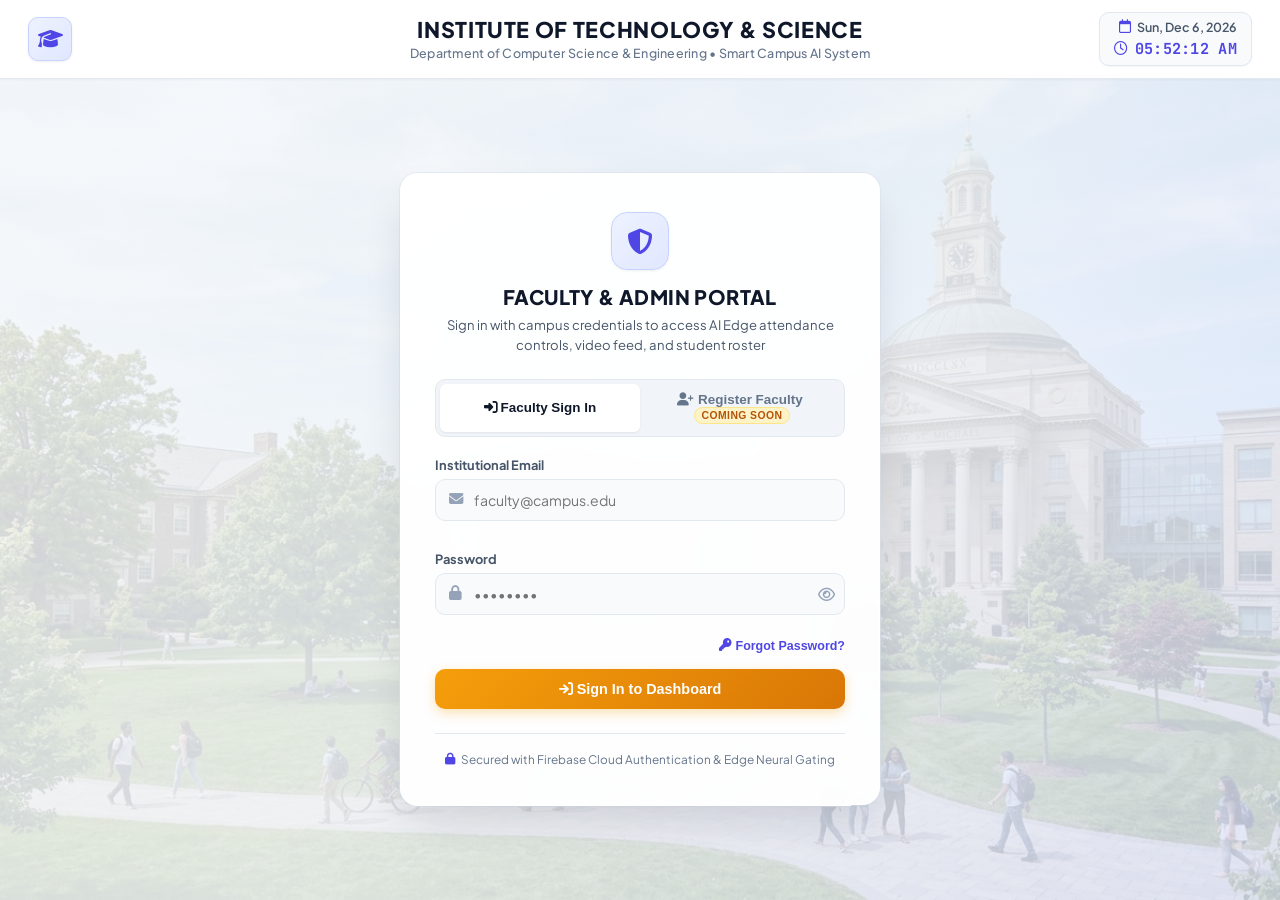
==== frontend/index.html @ 226c61e5 "feat: add initial attendance system structure with frontend UI, backend routes, and database models" ====
<!DOCTYPE html>
<html lang="en">
<head>
    <meta charset="UTF-8">
    <meta name="viewport" content="width=device-width, initial-scale=1.0, maximum-scale=1.0, user-scalable=no">
    <title>AI Edge Attendance System - Raspberry Pi 5</title>
    <!-- Tab Favicon -->
    <link rel="icon" type="image/svg+xml" href="data:image/svg+xml,<svg xmlns='http://www.w3.org/2000/svg' viewBox='0 0 24 24' fill='%234f46e5'><path d='M12 3L1 9l4 2.18v6L12 21l7-3.82v-6l2-1.09V17h2V9L12 3zm6.82 6L12 12.72 5.18 9 12 5.28 18.82 9zM17 15.99l-5 2.73-5-2.73v-3.72L12 15l5-2.73v3.72z'/></svg>">
    <!-- Font Awesome 6 Icons -->
    <link rel="stylesheet" href="https://cdnjs.cloudflare.com/ajax/libs/font-awesome/6.5.1/css/all.min.css">
    <!-- Stylesheet -->
    <link rel="stylesheet" href="./css/style.css">
    <!-- Chart.js for analytics -->
    <script src="https://cdn.jsdelivr.net/npm/chart.js"></script>
</head>
<body>
    <div class="app-container">
        <!-- Top Institutional Navigation Bar -->
        <header class="top-nav">
            <div class="top-nav-left">
                <div class="college-crest" title="Institutional AI Portal">
                    <i class="fa-solid fa-graduation-cap"></i>
                </div>
            </div>
            <div class="top-nav-center">
                <h1 class="college-title">INSTITUTE OF TECHNOLOGY & SCIENCE</h1>
                <p class="college-subtitle">Department of Computer Science & Engineering • Smart Campus AI System</p>
            </div>
            <div class="top-nav-right">
                <div class="date-time-widget">
                    <div class="date-row">
                        <i class="fa-regular fa-calendar widget-icon"></i>
                        <span id="systemDate">Loading Date...</span>
                    </div>
                    <div class="time-row">
                        <i class="fa-regular fa-clock widget-icon"></i>
                        <span id="systemClock">00:00:00</span>
                    </div>
                </div>
            </div>
        </header>

        <!-- ==========================================================================
             AUTHENTICATION GATEWAY: DISPLAYED BEFORE USER LOGS IN
             ========================================================================== -->
        <section class="auth-gateway" id="authGateway">
            <div class="auth-gateway-card">
                <div class="auth-card-header">
                    <div class="auth-card-badge">
                        <i class="fa-solid fa-shield-halved"></i>
                    </div>
                    <h2 class="auth-card-title">FACULTY & ADMIN PORTAL</h2>
                    <p class="auth-card-subtitle">
                        Sign in with campus credentials to access AI Edge attendance controls, video feed, and student roster
                    </p>
                </div>

                <!-- Auth Mode Switcher -->
                <div class="auth-tabs">
                    <button class="auth-tab-btn active" id="authTabSignIn" type="button">
                        <i class="fa-solid fa-right-to-bracket"></i> Faculty Sign In
                    </button>
                    <button class="auth-tab-btn" id="authTabRegister" type="button">
                        <i class="fa-solid fa-user-plus"></i> Register Faculty <span class="tab-tag-soon">Coming Soon</span>
                    </button>
                </div>

                <!-- Auth Form (Sign In) -->
                <form id="firebaseAuthForm" class="auth-form">
                    <div class="form-group">
                        <label for="authEmail">Institutional Email</label>
                        <div class="input-icon-group">
                            <i class="fa-solid fa-envelope input-icon"></i>
                            <input type="email" id="authEmail" required placeholder="faculty@campus.edu" autocomplete="email">
                        </div>
                    </div>

                    <div class="form-group">
                        <label for="authPassword">Password</label>
                        <div class="input-icon-group">
                            <i class="fa-solid fa-lock input-icon"></i>
                            <input type="password" id="authPassword" required placeholder="••••••••" autocomplete="current-password" minlength="6">
                            <button type="button" id="btnTogglePassword" class="btn-pwd-toggle" title="Toggle password visibility">
                                <i class="fa-regular fa-eye" id="iconEye"></i>
                            </button>
                        </div>
                    </div>

                    <div class="auth-aux-row">
                        <button type="button" class="btn-link" id="btnForgotPassword">
                            <i class="fa-solid fa-key"></i> Forgot Password?
                        </button>
                    </div>

                    <div class="auth-error-banner" id="authErrorBanner" style="display: none;"></div>

                    <button type="submit" class="btn-auth-submit" id="btnAuthSubmit">
                        <span id="authSubmitSpinner" class="spinner-inline" style="display: none;"></span>
                        <span id="authSubmitText"><i class="fa-solid fa-arrow-right-to-bracket"></i> Sign In to Dashboard</span>
                    </button>
                </form>

                <!-- Registration Coming Soon Notice -->
                <div class="coming-soon-box" id="registerComingSoonBox" style="display: none;">
                    <div class="coming-soon-icon">
                        <i class="fa-solid fa-user-lock"></i>
                    </div>
                    <h3 class="coming-soon-title">Registration Coming Soon</h3>
                    <p class="coming-soon-desc">
                        Online faculty self-registration is currently disabled.<br>
                        <strong>Please contact administrator if you need login details.</strong>
                    </p>
                    <div class="admin-contact-card">
                        <div class="admin-contact-row">
                            <i class="fa-solid fa-envelope"></i>
                            <span>Email: <a href="mailto:admin@campus.edu">admin@campus.edu</a></span>
                        </div>
                        <div class="admin-contact-row">
                            <i class="fa-solid fa-building-columns"></i>
                            <span>Department of Computer Science & Engineering</span>
                        </div>
                        <div class="admin-contact-row">
                            <i class="fa-solid fa-headset"></i>
                            <span>Campus IT Helpdesk • System Operations</span>
                        </div>
                    </div>
                    <button type="button" class="btn-back-signin" id="btnBackToSignIn">
                        <i class="fa-solid fa-arrow-left"></i> Return to Faculty Sign In
                    </button>
                </div>

                <!-- Forgot Password Box -->
                <div class="forgot-password-box" id="forgotPasswordBox" style="display: none;">
                    <div class="coming-soon-icon" style="background: #e0e7ff; color: #4338ca; border-color: #c7d2fe;">
                        <i class="fa-solid fa-envelope-open-text"></i>
                    </div>
                    <h3 class="coming-soon-title">Reset Your Password</h3>
                    <p class="coming-soon-desc" style="margin-bottom: 16px;">
                        Enter your registered faculty email address and we'll send you an official password reset link.
                    </p>
                    <form id="forgotPasswordForm" class="auth-form" style="width: 100%;">
                        <div class="form-group" style="text-align: left;">
                            <label for="resetEmail">Registered Institutional Email</label>
                            <div class="input-icon-group">
                                <i class="fa-solid fa-envelope input-icon"></i>
                                <input type="email" id="resetEmail" required placeholder="faculty@campus.edu" autocomplete="email">
                            </div>
                        </div>

                        <div class="auth-error-banner" id="resetErrorBanner" style="display: none;"></div>
                        <div class="auth-success-banner" id="resetSuccessBanner" style="display: none;"></div>

                        <button type="submit" class="btn-auth-submit" id="btnSubmitReset">
                            <span id="resetSubmitSpinner" class="spinner-inline" style="display: none;"></span>
                            <span id="resetSubmitText"><i class="fa-solid fa-paper-plane"></i> Send Reset Link</span>
                        </button>

                        <button type="button" class="btn-back-signin" id="btnBackFromReset" style="margin-top: 4px;">
                            <i class="fa-solid fa-arrow-left"></i> Return to Faculty Sign In
                        </button>
                    </form>
                </div>

                <div class="auth-gate-footer">
                    <div class="auth-gate-lock-info">
                        <i class="fa-solid fa-lock"></i> Secured with Firebase Cloud Authentication & Edge Neural Gating
                    </div>
                </div>
            </div>
        </section>

        <!-- ==========================================================================
             PROTECTED DASHBOARD: VISIBLE ONLY AFTER USER AUTHENTICATES
             ========================================================================== -->
        <div class="dashboard-area" id="dashboardArea" style="display: none;">
            <!-- Sub-Navigation Action Bar (Pills, Tabs, and Profile Controls) -->
            <div class="sub-nav-bar">
                <div class="sub-nav-left">
                    <div class="status-pill" id="sessionPill">
                        <div class="pulse-dot inactive"></div>
                        <span>GATED / INACTIVE</span>
                    </div>
                </div>

                <!-- Navigation Tabs -->
                <nav class="nav-tabs" role="tablist">
                    <button class="tab-btn active" data-tab="tab-kiosk" id="navKioskBtn">
                        <i class="fa-solid fa-video"></i> Live Kiosk
                    </button>
                    <button class="tab-btn" data-tab="tab-analytics" id="navAnalyticsBtn">
                        <i class="fa-solid fa-chart-column"></i> Trends & Reports
                    </button>
                    <button class="tab-btn" data-tab="tab-enroll" id="navEnrollBtn">
                        <i class="fa-solid fa-user-plus"></i> Enrollment Studio
                    </button>
                </nav>

                <div class="sub-nav-right">
                    <div class="user-auth-badge" id="userAuthBadge">
                        <span class="user-avatar" id="userAvatar"><i class="fa-solid fa-user-check"></i></span>
                        <span class="user-email-text" id="userEmailSpan">faculty@campus.edu</span>
                        <button class="btn-logout-pill" id="btnLogout" title="Sign out of Firebase">
                            <i class="fa-solid fa-right-from-bracket"></i> Sign Out
                        </button>
                    </div>
                </div>
            </div>

            <!-- Main Viewport Area -->
            <main class="main-viewport">
                <!-- ==========================================================================
                     TAB 1: LIVE KIOSK / CLASSROOM MONITOR
                     ========================================================================== -->
                <section class="tab-pane active" id="tab-kiosk">
                    <div class="kiosk-grid">
                        <!-- Left Column: Video Viewport & Teacher Session Controls -->
                        <div class="video-column">
                            <!-- Lecture Session Status Banner -->
                            <div class="teacher-banner session-inactive" id="teacherBanner">
                                <div class="banner-info">
                                    <div class="banner-icon" id="bannerIcon"><i class="fa-solid fa-lock"></i></div>
                                    <div class="banner-details">
                                        <h3 id="bannerTitle">Lecture Session Inactive</h3>
                                        <p id="bannerSub">Click "Start Lecture" to begin live attendance logging</p>
                                    </div>
                                </div>
                                <div>
                                    <button class="fp-action-btn" id="btnToggleSession" style="background: linear-gradient(135deg, #10b981, #059669);">
                                        <i class="fa-solid fa-play"></i> Start Lecture
                                    </button>
                                </div>
                            </div>

                            <!-- Live Camera Viewport -->
                            <div class="video-viewport" id="videoViewport">
                                <img id="liveVideoFeed" src="/api/video/feed" alt="Real-Time Annotated Edge Camera Feed" loading="eager">
                                <video id="webcamVideo" autoplay playsinline muted style="display: none; width: 100%; height: 100%; object-fit: cover;"></video>
                                
                                <div class="video-overlay-badges">
                                    <span class="badge" id="badgeCamFps">30 FPS</span>
                                    <span class="badge" id="badgeCamStatus" style="color: #10b981;">LIVE STREAM</span>
                                    <span class="badge badge-night">CLAHE IR ACTIVE</span>
                                    <span class="badge" style="color: #38bdf8; display: none;" id="badgeWebcamLive">BROWSER WEBCAM</span>
                                </div>

                                <div class="video-controls">
                                    <button class="btn-ctrl" id="btnToggleCam" title="Switch hardware camera source"><i class="fa-solid fa-arrows-rotate"></i> Switch Camera</button>
                                    <button class="btn-ctrl" id="btnToggleWebcam" title="Toggle browser direct webcam feed"><i class="fa-solid fa-camera"></i> Browser Webcam</button>
                                </div>
                            </div>
                        </div>

                        <!-- Right Column: KPI Cards & Live Attendance Feed -->
                        <div class="data-column">
                            <!-- Top KPI Row -->
                            <div class="kpi-row">
                                <div class="kpi-card kpi-present">
                                    <div class="kpi-label">Present Now</div>
                                    <div class="kpi-value" id="kpiPresentCount">0</div>
                                    <div class="kpi-sub">Verified Students</div>
                                </div>
                                <div class="kpi-card">
                                    <div class="kpi-label">Enrolled Total</div>
                                    <div class="kpi-value" id="kpiEnrolledCount">0</div>
                                    <div class="kpi-sub">Class Roster</div>
                                </div>
                                <div class="kpi-card kpi-rate">
                                    <div class="kpi-label">Attendance Rate</div>
                                    <div class="kpi-value" id="kpiAttendanceRate">0%</div>
                                    <div class="kpi-sub">Active Session</div>
                                </div>
                            </div>

                            <!-- Live Real-Time Attendance Feed -->
                            <div class="feed-card">
                                <div class="feed-header">
                                    <h3><i class="fa-solid fa-bolt" style="color: var(--accent-amber);"></i> Live Attendance Ticker</h3>
                                    <span style="font-size: 0.72rem; color: var(--text-muted);">Real-Time WebSocket Feed</span>
                                </div>
                                <div class="feed-container" id="attendanceFeed">
                                    <!-- Feed Items Dynamically Injected by App.js -->
                                    <div class="feed-item" id="feedEmptyState" style="opacity: 0.75; justify-content: center; text-align: center; padding: 24px;">
                                        <div class="student-meta" style="flex-direction: column; align-items: center; gap: 8px;">
                                            <div class="student-avatar" style="font-size: 1.2rem;"><i class="fa-solid fa-video"></i></div>
                                            <div class="student-info" style="text-align: center;">
                                                <h4 style="color: #64748b;">Live Attendance Standby</h4>
                                                <p>Start a lecture session to begin live face recognition & logging</p>
                                            </div>
                                        </div>
                                    </div>
                                </div>
                            </div>
                        </div>
                    </div>
                </section>

                <!-- ==========================================================================
                     TAB 2: ANALYTICS & TRENDS
                     ========================================================================== -->
                <section class="tab-pane" id="tab-analytics">
                    <div class="analytics-container">
                        <div class="charts-row">
                            <div class="chart-card">
                                <h3>Daily Attendance Trend (Past 7 Days)</h3>
                                <div class="chart-box">
                                    <canvas id="dailyChart"></canvas>
                                </div>
                            </div>
                            <div class="chart-card">
                                <h3>Weekly Student Attendance Distribution</h3>
                                <div class="chart-box">
                                    <canvas id="weeklyChart"></canvas>
                                </div>
                            </div>
                        </div>

                        <!-- Attendance Records Table -->
                        <div class="table-card">
                            <div class="table-header-row">
                                <h3>Recent Attendance Records (Audit Trail)</h3>
                                <button class="btn-export" id="btnExportCsv">
                                    <i class="fa-solid fa-file-arrow-down"></i> Export CSV Report
                                </button>
                            </div>
                            <div style="max-height: 260px; overflow-y: auto;">
                                <table class="data-table">
                                    <thead>
                                        <tr>
                                            <th>Student Name</th>
                                            <th>Roll Number</th>
                                            <th>Course</th>
                                            <th>Entry Time</th>
                                            <th>Status</th>
                                            <th>Match Confidence</th>
                                        </tr>
                                    </thead>
                                    <tbody id="recordsTableBody">
                                        <!-- Populated via API -->
                                    </tbody>
                                </table>
                            </div>
                        </div>
                    </div>
                </section>

                <!-- ==========================================================================
                     TAB 3: ENROLLMENT STUDIO
                     ========================================================================== -->
                <section class="tab-pane" id="tab-enroll">
                    <div class="enroll-grid">
                        <!-- Student Face Registration Studio -->
                        <div class="enroll-card" style="grid-column: 1 / -1;">
                            <h3><i class="fa-solid fa-id-card" style="color: var(--accent-indigo);"></i> Student Face Enrollment Studio</h3>
                            
                            <div style="display: grid; grid-template-columns: 1fr 1fr; gap: 24px; align-items: start;">
                                <!-- Left: Live Optical Camera View & Snap -->
                                <div>
                                    <div style="position: relative; border-radius: var(--radius-sm); overflow: hidden; border: 2px solid rgba(79, 70, 229, 0.3); margin-bottom: 14px; background: #000; box-shadow: var(--shadow-md);">
                                        <img id="enrollLiveCameraFeed" src="/api/video/feed" alt="Live Camera Preview" style="width: 100%; height: 220px; object-fit: cover; display: block;">
                                        <div style="position: absolute; top: 8px; left: 8px; background: rgba(0,0,0,0.75); padding: 4px 8px; border-radius: 4px; font-size: 0.72rem; color: #38bdf8; font-weight: 700; display: flex; align-items: center; gap: 6px;">
                                            <span style="display: inline-block; width: 8px; height: 8px; border-radius: 50%; background: #10b981;"></span>
                                            LIVE CAMERA VIEW
                                        </div>
                                        <div style="position: absolute; bottom: 8px; right: 8px; background: rgba(0,0,0,0.75); padding: 4px 8px; border-radius: 4px; font-size: 0.72rem; color: #cbd5e1;">
                                            Center face in frame
                                        </div>
                                    </div>

                                    <div style="display: flex; gap: 8px; margin-bottom: 14px;">
                                        <button type="button" class="btn-submit" id="btnLiveSnap" style="flex: 2; margin-bottom: 0; background: linear-gradient(135deg, #10b981, #0284c7); font-weight: 700; font-size: 0.95rem; padding: 12px; box-shadow: 0 4px 14px rgba(16, 185, 129, 0.35); cursor: pointer;">
                                            <i class="fa-solid fa-camera"></i> SNAP & ENROLL FACE
                                        </button>
                                        <button type="button" class="btn-ctrl" id="btnEnrollToggleCam" style="flex: 1; padding: 12px; font-size: 0.82rem; font-weight: 600; white-space: nowrap; background: rgba(79, 70, 229, 0.08); border: 1px solid rgba(79, 70, 229, 0.2); color: var(--accent-indigo);">
                                            <i class="fa-solid fa-arrows-rotate"></i> Switch Feed
                                        </button>
                                    </div>

                                    <!-- Live Photo Preview Box (shows captured face) -->
                                    <div class="photo-preview-box" id="enrollPhotoPreviewBox" style="display: none; padding: 12px; background: rgba(16, 185, 129, 0.1); border-radius: var(--radius-sm); border: 1px solid rgba(16, 185, 129, 0.3); text-align: center;">
                                        <div style="font-size: 0.85rem; color: var(--accent-green); font-weight: 700; margin-bottom: 8px;" id="previewStatusText">
                                            <i class="fa-solid fa-circle-check"></i> Photo Captured & Enrolled!
                                        </div>
                                        <div style="width: 130px; height: 130px; margin: 0 auto; border-radius: var(--radius-sm); overflow: hidden; border: 2px solid var(--accent-indigo); box-shadow: var(--shadow-md);">
                                            <img id="enrollPhotoPreview" src="" alt="Captured Student Face Preview" style="width: 100%; height: 100%; object-fit: cover;">
                                        </div>
                                    </div>
                                </div>

                                <!-- Right: Student Profile Form & Upload -->
                                <div>
                                    <form id="studentEnrollForm">
                                        <div style="display: grid; grid-template-columns: 1fr 1fr; gap: 10px;">
                                            <div class="form-group">
                                                <label for="enrollStudentId">Student ID *</label>
                                                <input type="text" id="enrollStudentId" class="form-control" placeholder="e.g. 101" required>
                                            </div>
                                            <div class="form-group">
                                                <label for="enrollRoll">Roll Number *</label>
                                                <input type="text" id="enrollRoll" class="form-control" placeholder="e.g. CS-101" required>
                                            </div>
                                        </div>
                                        <div style="display: grid; grid-template-columns: 1fr 1fr; gap: 10px;">
                                            <div class="form-group">
                                                <label for="enrollName">Full Name *</label>
                                                <input type="text" id="enrollName" class="form-control" placeholder="e.g. John Doe" required>
                                            </div>
                                            <div class="form-group">
                                                <label for="enrollSection">Class / Section *</label>
                                                <input type="text" id="enrollSection" class="form-control" placeholder="e.g. CS-A" required>
                                            </div>
                                        </div>
                                        <div class="form-group">
                                            <label for="enrollPhotoFile">Or Upload Face Image File</label>
                                            <input type="file" id="enrollPhotoFile" class="form-control" accept="image/*">
                                        </div>
                                        <button type="submit" class="btn-submit" style="width: 100%; font-size: 0.88rem; padding: 12px; font-weight: 700;">
                                            <i class="fa-solid fa-cloud-arrow-up"></i> Save Details & Upload to Cloud
                                        </button>
                                    </form>
                                </div>
                            </div>
                        </div>
                    </div>

                    <!-- Enrolled Students Directory Table -->
                    <div class="enroll-card" style="margin-top: 20px;">
                        <div style="display: flex; justify-content: space-between; align-items: center; margin-bottom: 14px;">
                            <h3 style="margin: 0;"><i class="fa-solid fa-users" style="color: var(--accent-indigo);"></i> Enrolled Students Directory</h3>
                            <div style="display: flex; gap: 8px;">
                                <button id="btnRefreshStudents" class="btn-ctrl" style="padding: 6px 12px; font-size: 0.78rem;"><i class="fa-solid fa-arrows-rotate"></i> Refresh Roster</button>
                                <button id="btnClearAllStudents" class="btn-ctrl" style="padding: 6px 12px; font-size: 0.78rem; background: rgba(239, 68, 68, 0.1); border-color: rgba(239, 68, 68, 0.3); color: #ef4444;"><i class="fa-solid fa-trash-can"></i> Clear All</button>
                            </div>
                        </div>
                        <div class="table-responsive">
                            <table class="data-table">
                                <thead>
                                    <tr>
                                        <th>Photo</th>
                                        <th>Student ID</th>
                                        <th>Full Name</th>
                                        <th>Roll Number</th>
                                        <th>Class/Section</th>
                                        <th>Biometric Status</th>
                                        <th>Action</th>
                                    </tr>
                                </thead>
                                <tbody id="enrolledStudentsTableBody">
                                    <tr><td colspan="7" style="text-align: center; color: #94a3b8;">Loading roster...</td></tr>
                                </tbody>
                            </table>
                        </div>
                    </div>
                </section>
            </main>
        </div>

        <!-- Toast Notifications Container -->
        <div class="toast-container" id="toastContainer"></div>
    </div>

    <!-- Application Script & Firebase Integration -->
    <script type="module" src="./js/firebase.js?v=5.0"></script>
    <script src="./js/charts.js?v=5.0"></script>
    <script src="./js/app.js?v=5.0"></script>
</body>
</html>
---- frontend/css/style.css ----
/* ==========================================================================
   AI Attendance System - Modern Clean Light Theme
   Curated Palette, Crisp Typography, Refined Shadows & Glass Accents
   ========================================================================== */

@import url('https://fonts.googleapis.com/css2?family=Plus+Jakarta+Sans:wght@400;500;600;700;800&family=JetBrains+Mono:wght@500;600;700&display=swap');

:root {
    /* Base Light Surfaces */
    --bg-base: #f8fafc;
    --bg-surface: #ffffff;
    --bg-card: #ffffff;
    --bg-card-hover: #fcfcfd;
    --bg-subtle: #f1f5f9;
    --bg-subtle-hover: #e2e8f0;

    /* Borders */
    --border-color: #e2e8f0;
    --border-light: #f1f5f9;
    --border-focus: #4f46e5;

    /* Typography Hierarchy (Deep Slate) */
    --text-primary: #0f172a;
    --text-secondary: #475569;
    --text-muted: #64748b;
    --text-light: #94a3b8;

    /* Curated Accent Palette */
    --accent-indigo: #4f46e5;
    --accent-indigo-hover: #4338ca;
    --accent-indigo-bg: rgba(79, 70, 229, 0.08);

    --accent-blue: #0284c7;
    --accent-blue-bg: rgba(2, 132, 199, 0.08);

    --accent-green: #10b981;
    --accent-green-dark: #059669;
    --accent-green-bg: rgba(16, 185, 129, 0.08);

    --accent-amber: #f59e0b;
    --accent-amber-dark: #d97706;
    --accent-amber-bg: rgba(245, 158, 11, 0.08);

    --accent-rose: #f43f5e;
    --accent-rose-dark: #e11d48;
    --accent-rose-bg: rgba(244, 63, 94, 0.08);

    /* Shadows */
    --shadow-xs: 0 1px 2px 0 rgba(15, 23, 42, 0.04);
    --shadow-sm: 0 1px 3px 0 rgba(15, 23, 42, 0.06), 0 1px 2px -1px rgba(15, 23, 42, 0.04);
    --shadow-md: 0 4px 12px -2px rgba(15, 23, 42, 0.07), 0 2px 6px -1px rgba(15, 23, 42, 0.04);
    --shadow-lg: 0 12px 28px -4px rgba(15, 23, 42, 0.09), 0 4px 12px -2px rgba(15, 23, 42, 0.04);
    --shadow-xl: 0 20px 36px -6px rgba(15, 23, 42, 0.12), 0 8px 18px -4px rgba(15, 23, 42, 0.06);

    /* Radii */
    --radius-xs: 6px;
    --radius-sm: 10px;
    --radius-md: 14px;
    --radius-lg: 18px;
    --radius-full: 9999px;

    /* Fonts */
    --font-main: 'Plus Jakarta Sans', -apple-system, BlinkMacSystemFont, 'Segoe UI', Roboto, sans-serif;
    --font-mono: 'JetBrains Mono', monospace;
}

* {
    box-sizing: border-box;
    margin: 0;
    padding: 0;
    -webkit-tap-highlight-color: transparent;
}

body {
    font-family: var(--font-main);
    background-color: var(--bg-base);
    color: var(--text-primary);
    min-height: 100vh;
    overflow-x: hidden;
    background-image: 
        radial-gradient(circle at 10% 10%, rgba(79, 70, 229, 0.03) 0%, transparent 40%),
        radial-gradient(circle at 90% 90%, rgba(2, 132, 199, 0.03) 0%, transparent 40%);
    -webkit-font-smoothing: antialiased;
}

/* App Layout Container */
.app-container {
    display: flex;
    flex-direction: column;
    height: 100vh;
    max-height: 100vh;
    overflow: hidden;
}

/* ==========================================================================
   Top Institutional Header Bar (College Centered + Right Date/Time)
   ========================================================================== */

.top-nav {
    display: flex;
    align-items: center;
    justify-content: space-between;
    padding: 12px 28px;
    background: #ffffff;
    border-bottom: 1px solid var(--border-color);
    box-shadow: var(--shadow-xs);
    flex-shrink: 0;
    z-index: 100;
}

.top-nav-left {
    flex: 1;
    display: flex;
    align-items: center;
}

.college-crest {
    display: flex;
    align-items: center;
    justify-content: center;
    width: 44px;
    height: 44px;
    background: linear-gradient(135deg, #eef2ff, #e0e7ff);
    border: 1px solid #c7d2fe;
    border-radius: var(--radius-sm);
    font-size: 1.25rem;
    color: var(--accent-indigo);
    box-shadow: var(--shadow-sm);
    transition: transform 0.2s ease;
}

.college-crest:hover {
    transform: scale(1.04);
}

.college-crest i {
    color: var(--accent-indigo);
    font-size: 1.25rem;
}

.top-nav-center {
    flex: 3;
    text-align: center;
    display: flex;
    flex-direction: column;
    align-items: center;
    justify-content: center;
}

.college-title {
    font-size: 1.35rem;
    font-weight: 800;
    letter-spacing: 0.03em;
    color: #0f172a;
    line-height: 1.2;
    text-transform: uppercase;
}

.college-subtitle {
    font-size: 0.78rem;
    font-weight: 500;
    color: var(--text-muted);
    letter-spacing: 0.02em;
    margin-top: 3px;
}

.top-nav-right {
    flex: 1;
    display: flex;
    align-items: center;
    justify-content: flex-end;
}

.date-time-widget {
    display: flex;
    flex-direction: column;
    align-items: flex-end;
    gap: 3px;
    padding: 6px 14px;
    background: #f8fafc;
    border: 1px solid var(--border-color);
    border-radius: var(--radius-sm);
    box-shadow: var(--shadow-xs);
}

.date-row {
    display: flex;
    align-items: center;
    gap: 6px;
    font-size: 0.78rem;
    font-weight: 600;
    color: var(--text-secondary);
}

.time-row {
    display: flex;
    align-items: center;
    gap: 6px;
    font-family: var(--font-mono);
    font-size: 0.95rem;
    font-weight: 700;
    color: var(--accent-indigo);
    letter-spacing: 0.02em;
}

.widget-icon {
    font-size: 0.85rem;
    color: var(--accent-indigo);
}

/* ==========================================================================
   Sub-Navigation Action Bar (Pills, Tabs, and Cloud Login)
   ========================================================================== */

.sub-nav-bar {
    display: flex;
    align-items: center;
    justify-content: space-between;
    padding: 8px 28px;
    background: #ffffff;
    border-bottom: 1px solid var(--border-color);
    box-shadow: 0 2px 4px rgba(0, 0, 0, 0.02);
    flex-shrink: 0;
    z-index: 90;
}

.sub-nav-left {
    display: flex;
    align-items: center;
}

.status-pill {
    display: inline-flex;
    align-items: center;
    gap: 8px;
    padding: 6px 14px;
    background: #f8fafc;
    border: 1px solid var(--border-color);
    border-radius: var(--radius-full);
    font-size: 0.76rem;
    font-weight: 700;
    color: var(--text-secondary);
    letter-spacing: 0.03em;
}

.pulse-dot {
    width: 8px;
    height: 8px;
    border-radius: 50%;
    background-color: var(--accent-green);
    box-shadow: 0 0 8px rgba(16, 185, 129, 0.5);
    animation: pulseGlow 1.8s infinite;
}

.pulse-dot.inactive {
    background-color: #94a3b8;
    box-shadow: none;
    animation: none;
}

@keyframes pulseGlow {
    0% { transform: scale(0.95); opacity: 0.8; }
    50% { transform: scale(1.2); opacity: 1; }
    100% { transform: scale(0.95); opacity: 0.8; }
}

/* Navigation Tab Buttons */
.nav-tabs {
    display: flex;
    align-items: center;
    gap: 6px;
    background: #f1f5f9;
    padding: 4px;
    border-radius: var(--radius-full);
    border: 1px solid var(--border-color);
}

.tab-btn {
    display: inline-flex;
    align-items: center;
    gap: 8px;
    padding: 7px 18px;
    background: transparent;
    border: none;
    color: var(--text-secondary);
    font-size: 0.84rem;
    font-weight: 600;
    cursor: pointer;
    border-radius: var(--radius-full);
    transition: all 0.2s cubic-bezier(0.16, 1, 0.3, 1);
}

.tab-btn:hover {
    color: var(--text-primary);
    background: rgba(255, 255, 255, 0.6);
}

.tab-btn.active {
    background: var(--accent-indigo);
    color: #ffffff;
    box-shadow: 0 2px 8px rgba(79, 70, 229, 0.3);
}

.sub-nav-right {
    display: flex;
    align-items: center;
    gap: 10px;
}

.auth-pill-btn {
    display: inline-flex;
    align-items: center;
    gap: 6px;
    padding: 7px 16px;
    background: linear-gradient(135deg, #f59e0b, #d97706);
    border: none;
    border-radius: var(--radius-full);
    color: #ffffff;
    font-size: 0.8rem;
    font-weight: 700;
    cursor: pointer;
    box-shadow: 0 2px 8px rgba(245, 158, 11, 0.3);
    transition: all 0.2s ease;
}

.auth-pill-btn:hover {
    background: linear-gradient(135deg, #fbbf24, #f59e0b);
    transform: translateY(-1px);
    box-shadow: 0 4px 12px rgba(245, 158, 11, 0.4);
}

.user-auth-badge {
    display: inline-flex;
    align-items: center;
    gap: 8px;
    padding: 5px 12px;
    background: #ecfdf5;
    border: 1px solid #a7f3d0;
    border-radius: var(--radius-full);
    font-size: 0.8rem;
    color: #065f46;
    font-weight: 600;
}

.user-avatar {
    font-size: 0.95rem;
}

.user-email-text {
    max-width: 140px;
    overflow: hidden;
    text-overflow: ellipsis;
    white-space: nowrap;
}

.btn-logout-mini {
    background: transparent;
    border: none;
    color: #047857;
    cursor: pointer;
    padding: 0 4px;
    font-size: 0.9rem;
    font-weight: 700;
    line-height: 1;
    border-radius: 4px;
    transition: color 0.2s;
}

.btn-logout-mini:hover {
    color: #e11d48;
}

/* ==========================================================================
   Main Viewport Area
   ========================================================================== */

.main-viewport {
    flex: 1;
    overflow-y: auto;
    padding: 20px 28px;
    background-color: var(--bg-base);
}

.tab-pane {
    display: none;
    animation: fadeIn 0.25s ease-in-out;
}

.tab-pane.active {
    display: block;
}

@keyframes fadeIn {
    from { opacity: 0; transform: translateY(4px); }
    to { opacity: 1; transform: translateY(0); }
}

/* ==========================================================================
   Tab 1: Live Kiosk Viewport Layout
   ========================================================================== */

.kiosk-grid {
    display: grid;
    grid-template-columns: 1.15fr 0.85fr;
    gap: 20px;
    align-items: start;
}

.video-column {
    display: flex;
    flex-direction: column;
    gap: 16px;
}

/* Lecture Session Status Banner */
.teacher-banner {
    display: flex;
    align-items: center;
    justify-content: space-between;
    padding: 14px 20px;
    background: #ffffff;
    border: 1px solid var(--border-color);
    border-radius: var(--radius-md);
    box-shadow: var(--shadow-sm);
    transition: all 0.3s ease;
}

.teacher-banner.session-active {
    background: linear-gradient(135deg, #f0fdf4, #dcfce7);
    border-color: #86efac;
    box-shadow: 0 4px 14px rgba(16, 185, 129, 0.15);
}

.teacher-banner.session-inactive {
    background: #ffffff;
    border-color: var(--border-color);
}

.banner-info {
    display: flex;
    align-items: center;
    gap: 14px;
}

.banner-icon {
    font-size: 1.6rem;
    display: flex;
    align-items: center;
    justify-content: center;
    width: 42px;
    height: 42px;
    background: #f1f5f9;
    border-radius: 50%;
}

.teacher-banner.session-active .banner-icon {
    background: #dcfce7;
}

.banner-details h3 {
    font-size: 0.98rem;
    font-weight: 700;
    color: var(--text-primary);
    margin-bottom: 2px;
}

.banner-details p {
    font-size: 0.78rem;
    color: var(--text-muted);
}

.fp-action-btn {
    display: inline-flex;
    align-items: center;
    gap: 8px;
    padding: 10px 20px;
    color: #ffffff;
    font-size: 0.85rem;
    font-weight: 700;
    border: none;
    border-radius: var(--radius-sm);
    cursor: pointer;
    box-shadow: var(--shadow-sm);
    transition: all 0.2s ease;
}

.fp-action-btn:hover:not(:disabled) {
    transform: translateY(-1px);
    box-shadow: var(--shadow-md);
}

.fp-action-btn:disabled {
    opacity: 0.6;
    cursor: not-allowed;
}

/* Video Frame */
.video-viewport {
    position: relative;
    width: 100%;
    aspect-ratio: 4 / 3;
    background: #090d16;
    border-radius: var(--radius-md);
    overflow: hidden;
    box-shadow: var(--shadow-lg);
    border: 3px solid #ffffff;
}

.video-viewport img,
.video-viewport video {
    width: 100%;
    height: 100%;
    object-fit: cover;
    display: block;
}

.video-overlay-badges {
    position: absolute;
    top: 12px;
    left: 12px;
    display: flex;
    gap: 8px;
    z-index: 10;
}

.badge {
    background: rgba(15, 23, 42, 0.75);
    backdrop-filter: blur(8px);
    color: #ffffff;
    padding: 5px 10px;
    border-radius: var(--radius-xs);
    font-size: 0.72rem;
    font-weight: 700;
    letter-spacing: 0.04em;
    border: 1px solid rgba(255, 255, 255, 0.15);
}

.badge-night {
    color: #fbbf24;
    border-color: rgba(245, 158, 11, 0.3);
}

.video-controls {
    position: absolute;
    bottom: 12px;
    right: 12px;
    display: flex;
    gap: 8px;
    z-index: 10;
}

.btn-ctrl {
    background: rgba(255, 255, 255, 0.95);
    backdrop-filter: blur(8px);
    color: #0f172a;
    border: 1px solid rgba(0, 0, 0, 0.1);
    border-radius: var(--radius-sm);
    padding: 7px 14px;
    font-size: 0.78rem;
    font-weight: 700;
    cursor: pointer;
    box-shadow: var(--shadow-sm);
    transition: all 0.2s ease;
}

.btn-ctrl:hover:not(:disabled) {
    background: #ffffff;
    transform: translateY(-1px);
    box-shadow: var(--shadow-md);
}

/* ==========================================================================
   Right Column: KPI Cards & Live Attendance Feed
   ========================================================================== */

.data-column {
    display: flex;
    flex-direction: column;
    gap: 16px;
}

.kpi-row {
    display: grid;
    grid-template-columns: repeat(3, 1fr);
    gap: 12px;
}

.kpi-card {
    background: #ffffff;
    border: 1px solid var(--border-color);
    border-radius: var(--radius-md);
    padding: 16px 14px;
    text-align: center;
    box-shadow: var(--shadow-sm);
    position: relative;
    overflow: hidden;
}

.kpi-card::before {
    content: "";
    position: absolute;
    top: 0;
    left: 0;
    right: 0;
    height: 3px;
    background: var(--accent-indigo);
}

.kpi-present::before {
    background: var(--accent-green);
}

.kpi-rate::before {
    background: var(--accent-blue);
}

.kpi-label {
    font-size: 0.72rem;
    font-weight: 700;
    color: var(--text-muted);
    text-transform: uppercase;
    letter-spacing: 0.05em;
    margin-bottom: 4px;
}

.kpi-value {
    font-size: 2.1rem;
    font-weight: 800;
    color: var(--text-primary);
    line-height: 1.1;
    font-family: var(--font-mono);
}

.kpi-present .kpi-value {
    color: var(--accent-green-dark);
}

.kpi-rate .kpi-value {
    color: var(--accent-blue);
}

.kpi-sub {
    font-size: 0.7rem;
    color: var(--text-light);
    margin-top: 4px;
}

/* Live Attendance Feed Ticker */
.feed-card {
    background: #ffffff;
    border: 1px solid var(--border-color);
    border-radius: var(--radius-md);
    padding: 18px 20px;
    box-shadow: var(--shadow-sm);
    display: flex;
    flex-direction: column;
    height: 360px;
}

.feed-header {
    display: flex;
    justify-content: space-between;
    align-items: center;
    margin-bottom: 14px;
    padding-bottom: 10px;
    border-bottom: 1px solid var(--border-light);
}

.feed-header h3 {
    font-size: 0.95rem;
    font-weight: 700;
    color: var(--text-primary);
    display: flex;
    align-items: center;
    gap: 8px;
}

.feed-container {
    flex: 1;
    overflow-y: auto;
    display: flex;
    flex-direction: column;
    gap: 8px;
    padding-right: 4px;
}

.feed-item {
    display: flex;
    align-items: center;
    justify-content: space-between;
    padding: 10px 14px;
    background: #f8fafc;
    border: 1px solid var(--border-light);
    border-radius: var(--radius-sm);
    transition: all 0.2s ease;
    animation: slideIn 0.25s ease-out;
}

.feed-item:hover {
    background: #ffffff;
    border-color: #cbd5e1;
    box-shadow: var(--shadow-xs);
}

@keyframes slideIn {
    from { opacity: 0; transform: translateY(-8px); }
    to { opacity: 1; transform: translateY(0); }
}

.student-meta {
    display: flex;
    align-items: center;
    gap: 10px;
}

.student-avatar {
    width: 34px;
    height: 34px;
    background: #e0e7ff;
    border-radius: 50%;
    color: var(--accent-indigo);
    font-weight: 700;
    font-size: 0.85rem;
    display: flex;
    align-items: center;
    justify-content: center;
}

.student-info h4 {
    font-size: 0.85rem;
    font-weight: 700;
    color: var(--text-primary);
    margin-bottom: 2px;
}

.student-info p {
    font-size: 0.72rem;
    color: var(--text-muted);
}

.feed-badges {
    text-align: right;
}

.time-badge {
    font-size: 0.78rem;
    font-family: var(--font-mono);
    color: var(--accent-green-dark);
    font-weight: 700;
}

.conf-pill {
    font-size: 0.7rem;
    color: var(--text-muted);
}

/* ==========================================================================
   Tab 2: Analytics & Trends
   ========================================================================== */

.analytics-container {
    display: flex;
    flex-direction: column;
    gap: 20px;
}

.charts-row {
    display: grid;
    grid-template-columns: 1fr 1fr;
    gap: 20px;
}

.chart-card {
    background: #ffffff;
    border: 1px solid var(--border-color);
    border-radius: var(--radius-md);
    padding: 20px;
    box-shadow: var(--shadow-sm);
}

.chart-card h3 {
    font-size: 0.95rem;
    font-weight: 700;
    color: var(--text-primary);
    margin-bottom: 16px;
}

.chart-box {
    position: relative;
    height: 220px;
    width: 100%;
}

.table-card {
    background: #ffffff;
    border: 1px solid var(--border-color);
    border-radius: var(--radius-md);
    padding: 20px;
    box-shadow: var(--shadow-sm);
}

.table-header-row {
    display: flex;
    justify-content: space-between;
    align-items: center;
    margin-bottom: 16px;
}

.btn-export {
    display: inline-flex;
    align-items: center;
    gap: 6px;
    padding: 8px 16px;
    background: var(--accent-indigo);
    color: #ffffff;
    border: none;
    border-radius: var(--radius-sm);
    font-size: 0.8rem;
    font-weight: 700;
    cursor: pointer;
    box-shadow: var(--shadow-xs);
    transition: all 0.2s ease;
}

.btn-export:hover {
    background: var(--accent-indigo-hover);
    transform: translateY(-1px);
}

.data-table {
    width: 100%;
    border-collapse: collapse;
    font-size: 0.82rem;
}

.data-table th {
    text-align: left;
    padding: 12px 14px;
    background: #f8fafc;
    color: var(--text-secondary);
    border-bottom: 1px solid var(--border-color);
    font-weight: 700;
    letter-spacing: 0.02em;
}

.data-table td {
    padding: 12px 14px;
    border-bottom: 1px solid #f1f5f9;
    color: var(--text-primary);
}

.data-table tr:hover td {
    background: #f8fafc;
}

.status-badge-present {
    background: #dcfce7;
    color: #15803d;
    padding: 4px 10px;
    border-radius: var(--radius-full);
    font-size: 0.72rem;
    font-weight: 700;
    border: 1px solid #bbf7d0;
}

/* ==========================================================================
   Tab 3: Student Face Enrollment Studio
   ========================================================================== */

.enroll-card {
    background: #ffffff;
    border: 1px solid var(--border-color);
    border-radius: var(--radius-md);
    padding: 24px;
    box-shadow: var(--shadow-sm);
}

.enroll-card h3 {
    font-size: 1.1rem;
    font-weight: 800;
    color: var(--text-primary);
    margin-bottom: 18px;
    display: flex;
    align-items: center;
    gap: 8px;
}

.form-group {
    margin-bottom: 16px;
}

.form-group label {
    display: block;
    font-size: 0.8rem;
    font-weight: 700;
    color: var(--text-secondary);
    margin-bottom: 6px;
}

.form-control {
    width: 100%;
    padding: 10px 14px;
    background: #ffffff;
    border: 1px solid #cbd5e1;
    border-radius: var(--radius-sm);
    color: var(--text-primary);
    font-family: var(--font-main);
    font-size: 0.85rem;
    transition: all 0.2s ease;
}

.form-control:focus {
    outline: none;
    border-color: var(--accent-indigo);
    box-shadow: 0 0 0 3px rgba(79, 70, 229, 0.15);
}

.btn-submit {
    display: flex;
    align-items: center;
    justify-content: center;
    gap: 8px;
    width: 100%;
    padding: 12px;
    background: var(--accent-indigo);
    color: #ffffff;
    border: none;
    border-radius: var(--radius-sm);
    font-size: 0.88rem;
    font-weight: 700;
    cursor: pointer;
    box-shadow: var(--shadow-sm);
    transition: all 0.2s ease;
}

.btn-submit:hover:not(:disabled) {
    background: var(--accent-indigo-hover);
    transform: translateY(-1px);
    box-shadow: var(--shadow-md);
}

/* ==========================================================================
   Firebase Authentication Modal (Light Theme Glassmorphism)
   ========================================================================== */

.modal-overlay {
    position: fixed;
    top: 0;
    left: 0;
    right: 0;
    bottom: 0;
    background: rgba(15, 23, 42, 0.45);
    backdrop-filter: blur(6px);
    z-index: 9999;
    display: flex;
    align-items: center;
    justify-content: center;
    padding: 16px;
    animation: fadeIn 0.2s ease-out;
}

/* ==========================================================================
   Protected Dashboard Area & Auth Gateway
   ========================================================================== */

.dashboard-area {
    display: flex;
    flex-direction: column;
    flex: 1;
    min-height: 0;
    overflow: hidden;
}

.auth-gateway {
    flex: 1;
    display: flex;
    align-items: center;
    justify-content: center;
    padding: 36px 20px;
    overflow-y: auto;
    position: relative;
    background-color: #f1f5f9;
}

.auth-gateway::before {
    content: "";
    position: absolute;
    inset: 0;
    background-image: 
        linear-gradient(135deg, rgba(248, 250, 252, 0.84) 0%, rgba(241, 245, 249, 0.88) 50%, rgba(224, 231, 255, 0.80) 100%),
        url('../assets/campus_bg.jpg');
    background-size: cover;
    background-position: center 30%;
    background-repeat: no-repeat;
    pointer-events: none;
    z-index: 0;
    filter: saturate(0.9);
}

.auth-gateway-card {
    position: relative;
    z-index: 1;
    width: 100%;
    max-width: 480px;
    background: rgba(255, 255, 255, 0.95);
    backdrop-filter: blur(16px);
    -webkit-backdrop-filter: blur(16px);
    border: 1px solid rgba(255, 255, 255, 0.85);
    border-radius: var(--radius-lg);
    padding: 38px 34px;
    box-shadow: 0 20px 45px -10px rgba(15, 23, 42, 0.15), 0 0 0 1px rgba(226, 232, 240, 0.8);
    animation: fadeInScale 0.35s cubic-bezier(0.16, 1, 0.3, 1);
}

.auth-gate-footer {
    margin-top: 20px;
    padding-top: 14px;
    border-top: 1px solid var(--border-color);
    text-align: center;
}

.auth-gate-lock-info {
    font-size: 0.73rem;
    color: var(--text-muted);
    display: inline-flex;
    align-items: center;
    gap: 6px;
}

.auth-gate-lock-info i {
    color: var(--accent-indigo);
}

@keyframes fadeInScale {
    from { opacity: 0; transform: scale(0.97) translateY(12px); }
    to { opacity: 1; transform: scale(1) translateY(0); }
}

.auth-card-header {
    text-align: center;
    margin-bottom: 24px;
}

.auth-card-badge {
    display: inline-flex;
    align-items: center;
    justify-content: center;
    width: 58px;
    height: 58px;
    border-radius: 16px;
    background: linear-gradient(135deg, #eef2ff, #e0e7ff);
    color: var(--accent-indigo);
    font-size: 1.6rem;
    border: 1px solid #c7d2fe;
    margin-bottom: 14px;
    box-shadow: var(--shadow-sm);
}

.auth-card-title {
    font-size: 1.25rem;
    font-weight: 800;
    color: #0f172a;
    letter-spacing: 0.02em;
    margin-bottom: 6px;
}

.auth-card-subtitle {
    font-size: 0.82rem;
    color: var(--text-secondary);
    line-height: 1.5;
}

.input-icon-group {
    position: relative;
    display: flex;
    align-items: center;
}

.input-icon-group .input-icon {
    position: absolute;
    left: 14px;
    color: #94a3b8;
    font-size: 0.9rem;
    pointer-events: none;
}

.input-icon-group input {
    width: 100%;
    padding: 11px 14px 11px 38px;
    background: #f8fafc;
    border: 1px solid var(--border-color);
    border-radius: var(--radius-sm);
    font-family: inherit;
    font-size: 0.88rem;
    color: var(--text-primary);
    transition: all 0.2s;
}

.input-icon-group input:focus {
    outline: none;
    border-color: var(--accent-indigo);
    background: #ffffff;
    box-shadow: 0 0 0 3px rgba(79, 70, 229, 0.12);
}

.btn-logout-pill {
    display: inline-flex;
    align-items: center;
    gap: 6px;
    padding: 5px 12px;
    background: #fef2f2;
    border: 1px solid #fecaca;
    border-radius: var(--radius-full);
    color: #dc2626;
    font-size: 0.78rem;
    font-weight: 700;
    cursor: pointer;
    transition: all 0.2s;
}

.btn-logout-pill:hover {
    background: #dc2626;
    color: #ffffff;
    border-color: #dc2626;
    box-shadow: 0 2px 8px rgba(220, 38, 38, 0.25);
}

.auth-gate-footer {
    margin-top: 24px;
    padding-top: 18px;
    border-top: 1px solid var(--border-color);
    text-align: center;
}

.auth-gate-lock-info {
    font-size: 0.74rem;
    color: var(--text-muted);
    display: flex;
    align-items: center;
    justify-content: center;
    gap: 6px;
}

.modal-card {
    background: #ffffff;
    border: 1px solid var(--border-color);
    border-radius: var(--radius-lg);
    box-shadow: var(--shadow-xl);
    width: 100%;
    max-width: 440px;
    padding: 28px;
    position: relative;
    animation: scaleUp 0.25s cubic-bezier(0.16, 1, 0.3, 1);
}

@keyframes scaleUp {
    from { transform: scale(0.95); opacity: 0; }
    to { transform: scale(1); opacity: 1; }
}

.modal-header {
    display: flex;
    justify-content: space-between;
    align-items: flex-start;
    margin-bottom: 20px;
}

.modal-title-group {
    display: flex;
    align-items: center;
    gap: 12px;
}

.modal-icon {
    font-size: 1.6rem;
    color: #f59e0b;
    display: flex;
    align-items: center;
    justify-content: center;
}

.modal-header h3 {
    font-size: 1.15rem;
    font-weight: 800;
    color: var(--text-primary);
    margin: 0;
}

.modal-sub {
    font-size: 0.78rem;
    color: var(--text-muted);
    margin-top: 2px;
}

.modal-close-btn {
    background: transparent;
    border: none;
    color: #94a3b8;
    font-size: 1.4rem;
    line-height: 1;
    cursor: pointer;
    padding: 4px 8px;
    border-radius: 6px;
    transition: all 0.2s;
}

.modal-close-btn:hover {
    color: #0f172a;
    background: #f1f5f9;
}

.auth-tabs {
    display: flex;
    background: #f1f5f9;
    border-radius: var(--radius-sm);
    padding: 4px;
    margin-bottom: 20px;
    border: 1px solid var(--border-color);
}

.auth-tab-btn {
    flex: 1;
    padding: 8px;
    background: transparent;
    border: none;
    color: var(--text-muted);
    font-size: 0.84rem;
    font-weight: 700;
    cursor: pointer;
    border-radius: 6px;
    transition: all 0.2s;
}

.auth-tab-btn.active {
    background: #ffffff;
    color: var(--text-primary);
    box-shadow: var(--shadow-sm);
}

.tab-tag-soon {
    display: inline-block;
    padding: 2px 7px;
    background: #fef3c7;
    color: #b45309;
    border-radius: var(--radius-full);
    font-size: 0.65rem;
    font-weight: 800;
    text-transform: uppercase;
    letter-spacing: 0.04em;
    margin-left: 4px;
    border: 1px solid #fde68a;
}

.coming-soon-box {
    display: flex;
    flex-direction: column;
    align-items: center;
    text-align: center;
    padding: 10px 4px 6px 4px;
    animation: fadeInScale 0.25s cubic-bezier(0.16, 1, 0.3, 1);
}

.coming-soon-icon {
    display: inline-flex;
    align-items: center;
    justify-content: center;
    width: 60px;
    height: 60px;
    border-radius: 50%;
    background: #fef3c7;
    color: #d97706;
    font-size: 1.6rem;
    border: 1px solid #fde68a;
    margin-bottom: 14px;
    box-shadow: 0 4px 12px rgba(245, 158, 11, 0.15);
}

.coming-soon-title {
    font-size: 1.15rem;
    font-weight: 800;
    color: #0f172a;
    margin-bottom: 8px;
}

.coming-soon-desc {
    font-size: 0.84rem;
    color: var(--text-secondary);
    line-height: 1.55;
    margin-bottom: 20px;
}

.coming-soon-desc strong {
    color: var(--accent-indigo);
    font-weight: 700;
}

.admin-contact-card {
    width: 100%;
    background: #f8fafc;
    border: 1px solid var(--border-color);
    border-radius: var(--radius-sm);
    padding: 14px 16px;
    display: flex;
    flex-direction: column;
    gap: 10px;
    margin-bottom: 20px;
    text-align: left;
}

.admin-contact-row {
    display: flex;
    align-items: center;
    gap: 10px;
    font-size: 0.8rem;
    color: var(--text-primary);
    font-weight: 600;
}

.admin-contact-row i {
    color: var(--accent-indigo);
    font-size: 0.85rem;
    width: 16px;
    text-align: center;
}

.admin-contact-row a {
    color: var(--accent-indigo);
    text-decoration: none;
    font-weight: 700;
}

.admin-contact-row a:hover {
    text-decoration: underline;
}

.btn-back-signin {
    display: inline-flex;
    align-items: center;
    justify-content: center;
    gap: 8px;
    width: 100%;
    padding: 11px;
    background: #ffffff;
    border: 1px solid var(--border-color);
    border-radius: var(--radius-sm);
    color: var(--text-primary);
    font-size: 0.85rem;
    font-weight: 700;
    cursor: pointer;
    box-shadow: var(--shadow-xs);
    transition: all 0.2s;
}

.btn-back-signin:hover {
    background: #f8fafc;
    border-color: var(--accent-indigo);
    color: var(--accent-indigo);
}

.auth-form {
    display: flex;
    flex-direction: column;
    gap: 14px;
}

.btn-pwd-toggle {
    position: absolute;
    right: 10px;
    top: 50%;
    transform: translateY(-50%);
    background: transparent;
    border: none;
    color: #94a3b8;
    cursor: pointer;
    font-size: 0.95rem;
}

.field-hint {
    font-size: 0.72rem;
    color: var(--text-muted);
    margin-top: 4px;
    display: block;
}

.auth-aux-row {
    display: flex;
    justify-content: flex-end;
    margin-top: -6px;
    margin-bottom: 2px;
}

.btn-link {
    background: transparent;
    border: none;
    color: var(--accent-indigo);
    font-size: 0.78rem;
    font-weight: 700;
    cursor: pointer;
    display: inline-flex;
    align-items: center;
    gap: 5px;
    padding: 0;
    transition: color 0.2s;
}

.btn-link:hover {
    color: #3730a3;
    text-decoration: underline;
}

.auth-error-banner {
    padding: 10px 14px;
    background: #fef2f2;
    border: 1px solid #fecaca;
    border-radius: var(--radius-sm);
    color: #b91c1c;
    font-size: 0.8rem;
    line-height: 1.4;
    font-weight: 500;
}

.auth-success-banner {
    padding: 12px 14px;
    background: #f0fdf4;
    border: 1px solid #bbf7d0;
    border-radius: var(--radius-sm);
    color: #15803d;
    font-size: 0.82rem;
    line-height: 1.45;
    font-weight: 600;
    text-align: left;
}

.forgot-password-box {
    display: flex;
    flex-direction: column;
    align-items: center;
    text-align: center;
    padding: 10px 4px 6px 4px;
    animation: fadeInScale 0.25s cubic-bezier(0.16, 1, 0.3, 1);
}

.btn-auth-submit {
    display: flex;
    align-items: center;
    justify-content: center;
    gap: 8px;
    padding: 12px;
    background: linear-gradient(135deg, #f59e0b, #d97706);
    color: #ffffff;
    border: none;
    border-radius: var(--radius-sm);
    font-size: 0.9rem;
    font-weight: 700;
    cursor: pointer;
    box-shadow: 0 4px 12px rgba(245, 158, 11, 0.3);
    transition: all 0.2s ease;
}

.btn-auth-submit:hover:not(:disabled) {
    background: linear-gradient(135deg, #fbbf24, #f59e0b);
    transform: translateY(-1px);
    box-shadow: 0 6px 16px rgba(245, 158, 11, 0.4);
}

.btn-auth-submit:disabled {
    opacity: 0.6;
    cursor: not-allowed;
}

.spinner-inline {
    width: 14px;
    height: 14px;
    border: 2px solid rgba(255, 255, 255, 0.3);
    border-radius: 50%;
    border-top-color: #fff;
    animation: spin 0.8s linear infinite;
    display: inline-block;
}

@keyframes spin {
    to { transform: rotate(360deg); }
}

/* ==========================================================================
   Toasts & Notifications
   ========================================================================== */

.toast-container {
    position: fixed;
    bottom: 24px;
    right: 24px;
    z-index: 10000;
    display: flex;
    flex-direction: column;
    gap: 10px;
    pointer-events: none;
}

.toast {
    pointer-events: auto;
    background: #ffffff;
    border: 1px solid var(--border-color);
    color: var(--text-primary);
    padding: 12px 18px;
    border-radius: var(--radius-sm);
    font-size: 0.84rem;
    font-weight: 600;
    box-shadow: var(--shadow-lg);
    animation: toastIn 0.25s cubic-bezier(0.16, 1, 0.3, 1);
    display: flex;
    align-items: center;
    gap: 10px;
}

.toast.toast-success {
    border-left: 4px solid var(--accent-green);
}

.toast.toast-info {
    border-left: 4px solid var(--accent-indigo);
}

.toast.toast-error {
    border-left: 4px solid var(--accent-rose);
}

@keyframes toastIn {
    from { transform: translateY(20px); opacity: 0; }
    to { transform: translateY(0); opacity: 1; }
}

/* Clean Scrollbars */
::-webkit-scrollbar {
    width: 6px;
    height: 6px;
}

::-webkit-scrollbar-track {
    background: transparent;
}

::-webkit-scrollbar-thumb {
    background: #cbd5e1;
    border-radius: 4px;
}

::-webkit-scrollbar-thumb:hover {
    background: #94a3b8;
}
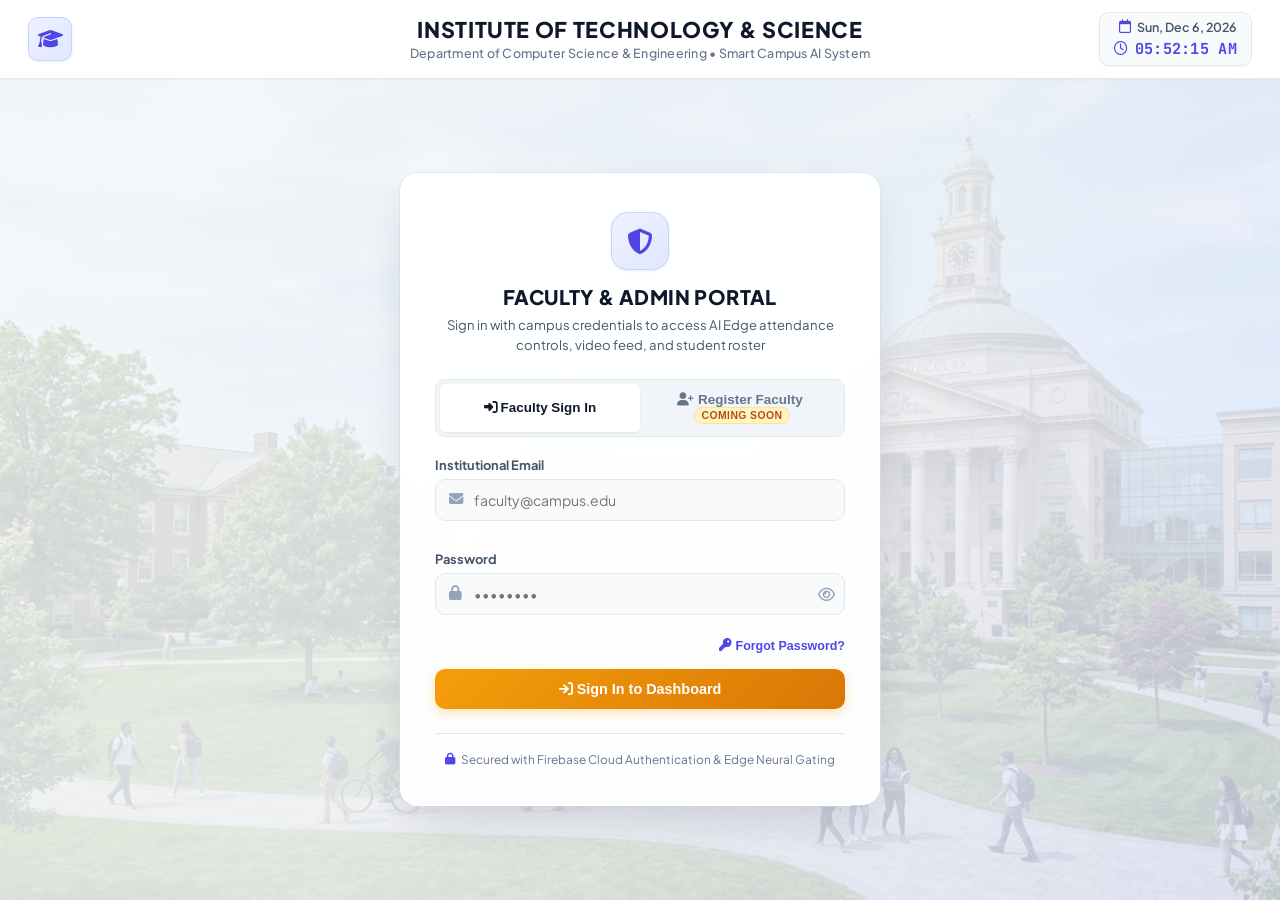
==== commit 11107414: "feat: add dual student and teacher enrollment modes with camera controls and frontend structure" ====
--- a/frontend/index.html
+++ b/frontend/index.html
@@ -348,18 +348,56 @@
                      ========================================================================== -->
                 <section class="tab-pane" id="tab-enroll">
                     <div class="enroll-grid">
-                        <!-- Student Face Registration Studio -->
+                        <!-- Biometric Enrollment Studio Card -->
                         <div class="enroll-card" style="grid-column: 1 / -1;">
-                            <h3><i class="fa-solid fa-id-card" style="color: var(--accent-indigo);"></i> Student Face Enrollment Studio</h3>
+                            <div style="display: flex; justify-content: space-between; align-items: center; flex-wrap: wrap; gap: 12px; margin-bottom: 20px; border-bottom: 1px solid var(--border-color); padding-bottom: 16px;">
+                                <div>
+                                    <h3 style="margin: 0; font-size: 1.2rem; font-weight: 800; color: #0f172a; display: flex; align-items: center; gap: 8px;">
+                                        <i class="fa-solid fa-id-card" style="color: var(--accent-indigo);"></i> 
+                                        <span>Biometric Enrollment Studio</span>
+                                    </h3>
+                                    <p style="margin: 4px 0 0 0; font-size: 0.8rem; color: var(--text-muted);">
+                                        Register Students or Faculty with real-time neural face embeddings and camera selection.
+                                    </p>
+                                </div>
+                                
+                                <!-- Dual Registration Mode Selector -->
+                                <div class="enroll-mode-switcher">
+                                    <button type="button" class="btn-enroll-mode active" id="btnModeStudent" data-mode="student">
+                                        <i class="fa-solid fa-graduation-cap"></i> Student Registration
+                                    </button>
+                                    <button type="button" class="btn-enroll-mode" id="btnModeTeacher" data-mode="teacher">
+                                        <i class="fa-solid fa-chalkboard-user"></i> Faculty / Teacher Registration
+                                    </button>
+                                </div>
+                            </div>
                             
                             <div style="display: grid; grid-template-columns: 1fr 1fr; gap: 24px; align-items: start;">
-                                <!-- Left: Live Optical Camera View & Snap -->
+                                <!-- Left Column: Camera Controls & Live Optical Capture -->
                                 <div>
-                                    <div style="position: relative; border-radius: var(--radius-sm); overflow: hidden; border: 2px solid rgba(79, 70, 229, 0.3); margin-bottom: 14px; background: #000; box-shadow: var(--shadow-md);">
-                                        <img id="enrollLiveCameraFeed" src="/api/video/feed" alt="Live Camera Preview" style="width: 100%; height: 220px; object-fit: cover; display: block;">
+                                    <!-- Desired Camera Switcher Toolbar -->
+                                    <div class="enroll-camera-toolbar" style="display: flex; gap: 8px; margin-bottom: 12px; align-items: center; background: #f8fafc; padding: 8px 12px; border-radius: var(--radius-sm); border: 1px solid var(--border-color);">
+                                        <label for="enrollCameraSelect" style="font-size: 0.8rem; font-weight: 700; color: #475569; white-space: nowrap; margin: 0; display: flex; align-items: center; gap: 6px;">
+                                            <i class="fa-solid fa-video" style="color: var(--accent-indigo);"></i> Camera:
+                                        </label>
+                                        <select id="enrollCameraSelect" class="form-control" style="padding: 6px 10px; font-size: 0.82rem; font-weight: 600; flex: 1; border: 1px solid #cbd5e1; border-radius: 6px;">
+                                            <option value="0" selected>Camera 0 (Default Edge Cam)</option>
+                                            <option value="1">Camera 1 (USB / External Cam)</option>
+                                            <option value="2">Camera 2 (Secondary Cam)</option>
+                                            <option value="webcam">Browser Live Webcam</option>
+                                        </select>
+                                        <button type="button" class="btn-ctrl" id="btnEnrollToggleCam" title="Quick Switch Camera" style="padding: 6px 12px; font-size: 0.82rem; font-weight: 600; white-space: nowrap; background: rgba(79, 70, 229, 0.08); border: 1px solid rgba(79, 70, 229, 0.2); color: var(--accent-indigo);">
+                                            <i class="fa-solid fa-arrows-rotate"></i> Switch Feed
+                                        </button>
+                                    </div>
+
+                                    <!-- Video Box with Edge Feed and Fallback Video Element -->
+                                    <div style="position: relative; border-radius: var(--radius-sm); overflow: hidden; border: 2px solid rgba(79, 70, 229, 0.3); margin-bottom: 14px; background: #000; box-shadow: var(--shadow-md); height: 220px;">
+                                        <img id="enrollLiveCameraFeed" src="/api/video/feed" alt="Live Camera Preview" style="width: 100%; height: 100%; object-fit: cover; display: block;">
+                                        <video id="enrollWebcamVideo" autoplay playsinline muted style="width: 100%; height: 100%; object-fit: cover; display: none;"></video>
                                         <div style="position: absolute; top: 8px; left: 8px; background: rgba(0,0,0,0.75); padding: 4px 8px; border-radius: 4px; font-size: 0.72rem; color: #38bdf8; font-weight: 700; display: flex; align-items: center; gap: 6px;">
-                                            <span style="display: inline-block; width: 8px; height: 8px; border-radius: 50%; background: #10b981;"></span>
-                                            LIVE CAMERA VIEW
+                                            <span id="enrollCamStatusDot" style="display: inline-block; width: 8px; height: 8px; border-radius: 50%; background: #10b981;"></span>
+                                            <span id="enrollCamStatusText">CAMERA 0 (LIVE)</span>
                                         </div>
                                         <div style="position: absolute; bottom: 8px; right: 8px; background: rgba(0,0,0,0.75); padding: 4px 8px; border-radius: 4px; font-size: 0.72rem; color: #cbd5e1;">
                                             Center face in frame
@@ -367,11 +405,8 @@
                                     </div>
 
                                     <div style="display: flex; gap: 8px; margin-bottom: 14px;">
-                                        <button type="button" class="btn-submit" id="btnLiveSnap" style="flex: 2; margin-bottom: 0; background: linear-gradient(135deg, #10b981, #0284c7); font-weight: 700; font-size: 0.95rem; padding: 12px; box-shadow: 0 4px 14px rgba(16, 185, 129, 0.35); cursor: pointer;">
-                                            <i class="fa-solid fa-camera"></i> SNAP & ENROLL FACE
-                                        </button>
-                                        <button type="button" class="btn-ctrl" id="btnEnrollToggleCam" style="flex: 1; padding: 12px; font-size: 0.82rem; font-weight: 600; white-space: nowrap; background: rgba(79, 70, 229, 0.08); border: 1px solid rgba(79, 70, 229, 0.2); color: var(--accent-indigo);">
-                                            <i class="fa-solid fa-arrows-rotate"></i> Switch Feed
+                                        <button type="button" class="btn-submit" id="btnLiveSnap" style="width: 100%; margin-bottom: 0; background: linear-gradient(135deg, #10b981, #0284c7); font-weight: 700; font-size: 0.95rem; padding: 12px; box-shadow: 0 4px 14px rgba(16, 185, 129, 0.35); cursor: pointer;">
+                                            <i class="fa-solid fa-camera"></i> SNAP & ENROLL STUDENT FACE
                                         </button>
                                     </div>
 
@@ -381,65 +416,135 @@
                                             <i class="fa-solid fa-circle-check"></i> Photo Captured & Enrolled!
                                         </div>
                                         <div style="width: 130px; height: 130px; margin: 0 auto; border-radius: var(--radius-sm); overflow: hidden; border: 2px solid var(--accent-indigo); box-shadow: var(--shadow-md);">
-                                            <img id="enrollPhotoPreview" src="" alt="Captured Student Face Preview" style="width: 100%; height: 100%; object-fit: cover;">
+                                            <img id="enrollPhotoPreview" src="" alt="Captured Face Preview" style="width: 100%; height: 100%; object-fit: cover;">
                                         </div>
                                     </div>
                                 </div>
 
-                                <!-- Right: Student Profile Form & Upload -->
+                                <!-- Right Column: Student & Teacher Registration Forms -->
                                 <div>
+                                    <!-- 1. Student Registration Form -->
                                     <form id="studentEnrollForm">
+                                        <div style="background: rgba(79, 70, 229, 0.04); border-left: 3px solid var(--accent-indigo); padding: 8px 12px; border-radius: 4px; margin-bottom: 12px; font-size: 0.8rem; color: #475569; font-weight: 600;">
+                                            <i class="fa-solid fa-user-graduate"></i> Registering New Student Profile
+                                        </div>
+
                                         <div style="display: grid; grid-template-columns: 1fr 1fr; gap: 10px;">
                                             <div class="form-group">
-                                                <label for="enrollStudentId">Student ID *</label>
-                                                <input type="text" id="enrollStudentId" class="form-control" placeholder="e.g. 101" required>
-                                            </div>
+                                                <label for="enrollName">Full Name *</label>
+                                                <input type="text" id="enrollName" class="form-control" placeholder="e.g. John Doe" required>
+                                            </div>
+                                            <div class="form-group">
+                                                <label for="enrollStudentId">ID Number *</label>
+                                                <input type="text" id="enrollStudentId" class="form-control" placeholder="e.g. STU-2026-001" required>
+                                            </div>
+                                        </div>
+
+                                        <div style="display: grid; grid-template-columns: 1fr 1fr; gap: 10px;">
                                             <div class="form-group">
                                                 <label for="enrollRoll">Roll Number *</label>
                                                 <input type="text" id="enrollRoll" class="form-control" placeholder="e.g. CS-101" required>
                                             </div>
-                                        </div>
-                                        <div style="display: grid; grid-template-columns: 1fr 1fr; gap: 10px;">
-                                            <div class="form-group">
-                                                <label for="enrollName">Full Name *</label>
-                                                <input type="text" id="enrollName" class="form-control" placeholder="e.g. John Doe" required>
-                                            </div>
-                                            <div class="form-group">
-                                                <label for="enrollSection">Class / Section *</label>
-                                                <input type="text" id="enrollSection" class="form-control" placeholder="e.g. CS-A" required>
-                                            </div>
-                                        </div>
+                                            <div class="form-group">
+                                                <label for="enrollSection">Class / Department *</label>
+                                                <select id="enrollSection" class="form-control" required style="font-weight: 600;">
+                                                    <option value="" disabled selected>Select Class / Department</option>
+                                                    <option value="CSE A">CSE A</option>
+                                                    <option value="CSE B">CSE B</option>
+                                                    <option value="CSE AIML">CSE AIML</option>
+                                                    <option value="CE">CE</option>
+                                                    <option value="ME">ME</option>
+                                                    <option value="ECE">ECE</option>
+                                                </select>
+                                            </div>
+                                        </div>
+
                                         <div class="form-group">
                                             <label for="enrollPhotoFile">Or Upload Face Image File</label>
                                             <input type="file" id="enrollPhotoFile" class="form-control" accept="image/*">
                                         </div>
-                                        <button type="submit" class="btn-submit" style="width: 100%; font-size: 0.88rem; padding: 12px; font-weight: 700;">
-                                            <i class="fa-solid fa-cloud-arrow-up"></i> Save Details & Upload to Cloud
+
+                                        <button type="submit" class="btn-submit" id="btnSubmitStudentEnroll" style="width: 100%; font-size: 0.88rem; padding: 12px; font-weight: 700;">
+                                            <i class="fa-solid fa-cloud-arrow-up"></i> Save Student Details & Upload
                                         </button>
                                     </form>
-                                </div>
-                            </div>
-                        </div>
-                    </div>
-
-                    <!-- Enrolled Students Directory Table -->
+
+                                    <!-- 2. Teacher Registration Form (Hidden by Default) -->
+                                    <form id="teacherEnrollForm" style="display: none;">
+                                        <div style="background: rgba(16, 185, 129, 0.06); border-left: 3px solid #10b981; padding: 8px 12px; border-radius: 4px; margin-bottom: 12px; font-size: 0.8rem; color: #047857; font-weight: 600;">
+                                            <i class="fa-solid fa-chalkboard-user"></i> Registering Faculty / Teacher Profile
+                                        </div>
+
+                                        <div style="display: grid; grid-template-columns: 1fr 1fr; gap: 10px;">
+                                            <div class="form-group">
+                                                <label for="enrollTeacherName">Full Name *</label>
+                                                <input type="text" id="enrollTeacherName" class="form-control" placeholder="e.g. Prof. Alan Turing" required>
+                                            </div>
+                                            <div class="form-group">
+                                                <label for="enrollTeacherId">Teacher ID *</label>
+                                                <input type="text" id="enrollTeacherId" class="form-control" placeholder="e.g. FAC-CSE-01" required>
+                                            </div>
+                                        </div>
+
+                                        <div style="display: grid; grid-template-columns: 1fr 1fr; gap: 10px;">
+                                            <div class="form-group">
+                                                <label for="enrollTeacherDept">Department *</label>
+                                                <select id="enrollTeacherDept" class="form-control" required style="font-weight: 600;">
+                                                    <option value="" disabled selected>Select Department</option>
+                                                    <option value="CSE">Computer Science & Engineering (CSE)</option>
+                                                    <option value="CSE AIML">CSE (AI & Machine Learning)</option>
+                                                    <option value="CE">Civil Engineering (CE)</option>
+                                                    <option value="ME">Mechanical Engineering (ME)</option>
+                                                    <option value="ECE">Electronics & Communication (ECE)</option>
+                                                </select>
+                                            </div>
+                                            <div class="form-group">
+                                                <label for="enrollTeacherSlot">Fingerprint Slot / PIN (1-127)</label>
+                                                <input type="number" id="enrollTeacherSlot" class="form-control" min="1" max="127" placeholder="e.g. 1">
+                                            </div>
+                                        </div>
+
+                                        <div class="form-group">
+                                            <label for="enrollTeacherPhotoFile">Or Upload Face Image File</label>
+                                            <input type="file" id="enrollTeacherPhotoFile" class="form-control" accept="image/*">
+                                        </div>
+
+                                        <button type="submit" class="btn-submit" id="btnSubmitTeacherEnroll" style="width: 100%; font-size: 0.88rem; padding: 12px; font-weight: 700; background: linear-gradient(135deg, #059669, #0d9488);">
+                                            <i class="fa-solid fa-user-check"></i> Save Faculty Details & Register
+                                        </button>
+                                    </form>
+                                </div>
+                            </div>
+                        </div>
+                    </div>
+
+                    <!-- Enrolled Directory Table Card -->
                     <div class="enroll-card" style="margin-top: 20px;">
-                        <div style="display: flex; justify-content: space-between; align-items: center; margin-bottom: 14px;">
-                            <h3 style="margin: 0;"><i class="fa-solid fa-users" style="color: var(--accent-indigo);"></i> Enrolled Students Directory</h3>
+                        <div style="display: flex; justify-content: space-between; align-items: center; margin-bottom: 14px; flex-wrap: wrap; gap: 10px;">
+                            <div class="roster-toggle-group">
+                                <button type="button" class="btn-roster-toggle active" id="btnShowStudentRoster">
+                                    <i class="fa-solid fa-graduation-cap"></i> Students Directory (<span id="countStudentRoster">0</span>)
+                                </button>
+                                <button type="button" class="btn-roster-toggle" id="btnShowTeacherRoster">
+                                    <i class="fa-solid fa-chalkboard-user"></i> Teachers Directory (<span id="countTeacherRoster">0</span>)
+                                </button>
+                            </div>
                             <div style="display: flex; gap: 8px;">
-                                <button id="btnRefreshStudents" class="btn-ctrl" style="padding: 6px 12px; font-size: 0.78rem;"><i class="fa-solid fa-arrows-rotate"></i> Refresh Roster</button>
+                                <button id="btnRefreshRoster" class="btn-ctrl" style="padding: 6px 12px; font-size: 0.78rem;"><i class="fa-solid fa-arrows-rotate"></i> Refresh Roster</button>
                                 <button id="btnClearAllStudents" class="btn-ctrl" style="padding: 6px 12px; font-size: 0.78rem; background: rgba(239, 68, 68, 0.1); border-color: rgba(239, 68, 68, 0.3); color: #ef4444;"><i class="fa-solid fa-trash-can"></i> Clear All</button>
                             </div>
                         </div>
-                        <div class="table-responsive">
+
+                        <!-- Students Table Wrapper -->
+                        <div class="table-responsive" id="studentsTableWrapper">
                             <table class="data-table">
                                 <thead>
                                     <tr>
                                         <th>Photo</th>
-                                        <th>Student ID</th>
+                                        <th>ID Number</th>
                                         <th>Full Name</th>
                                         <th>Roll Number</th>
-                                        <th>Class/Section</th>
+                                        <th>Class / Branch</th>
                                         <th>Biometric Status</th>
                                         <th>Action</th>
                                     </tr>
@@ -449,6 +554,26 @@
                                 </tbody>
                             </table>
                         </div>
+
+                        <!-- Teachers Table Wrapper -->
+                        <div class="table-responsive" id="teachersTableWrapper" style="display: none;">
+                            <table class="data-table">
+                                <thead>
+                                    <tr>
+                                        <th>Photo</th>
+                                        <th>Teacher ID</th>
+                                        <th>Full Name</th>
+                                        <th>Department</th>
+                                        <th>Fingerprint Slot</th>
+                                        <th>Status</th>
+                                        <th>Action</th>
+                                    </tr>
+                                </thead>
+                                <tbody id="enrolledTeachersTableBody">
+                                    <tr><td colspan="7" style="text-align: center; color: #94a3b8;">Loading faculty roster...</td></tr>
+                                </tbody>
+                            </table>
+                        </div>
                     </div>
                 </section>
             </main>
--- a/frontend/css/style.css
+++ b/frontend/css/style.css
@@ -1548,3 +1548,77 @@
 ::-webkit-scrollbar-thumb:hover {
     background: #94a3b8;
 }
+
+/* ==========================================================================
+   Enrollment Studio Mode Switchers & Roster Toggles
+   ========================================================================== */
+
+.enroll-mode-switcher {
+    display: inline-flex;
+    background: #f1f5f9;
+    padding: 4px;
+    border-radius: var(--radius-sm);
+    border: 1px solid var(--border-color);
+    gap: 4px;
+}
+
+.btn-enroll-mode {
+    padding: 8px 16px;
+    font-size: 0.82rem;
+    font-weight: 700;
+    color: var(--text-secondary);
+    background: transparent;
+    border: none;
+    border-radius: 6px;
+    cursor: pointer;
+    display: inline-flex;
+    align-items: center;
+    gap: 8px;
+    transition: all 0.2s ease;
+}
+
+.btn-enroll-mode:hover {
+    color: var(--text-primary);
+    background: rgba(255, 255, 255, 0.6);
+}
+
+.btn-enroll-mode.active {
+    background: #ffffff;
+    color: var(--accent-indigo);
+    box-shadow: 0 2px 6px rgba(0, 0, 0, 0.08);
+}
+
+.roster-toggle-group {
+    display: inline-flex;
+    background: #f1f5f9;
+    padding: 4px;
+    border-radius: var(--radius-sm);
+    border: 1px solid var(--border-color);
+    gap: 4px;
+}
+
+.btn-roster-toggle {
+    padding: 6px 14px;
+    font-size: 0.78rem;
+    font-weight: 700;
+    color: var(--text-secondary);
+    background: transparent;
+    border: none;
+    border-radius: 6px;
+    cursor: pointer;
+    display: inline-flex;
+    align-items: center;
+    gap: 6px;
+    transition: all 0.2s ease;
+}
+
+.btn-roster-toggle:hover {
+    color: var(--text-primary);
+}
+
+.btn-roster-toggle.active {
+    background: #ffffff;
+    color: var(--accent-indigo);
+    box-shadow: 0 2px 6px rgba(0, 0, 0, 0.06);
+}
+
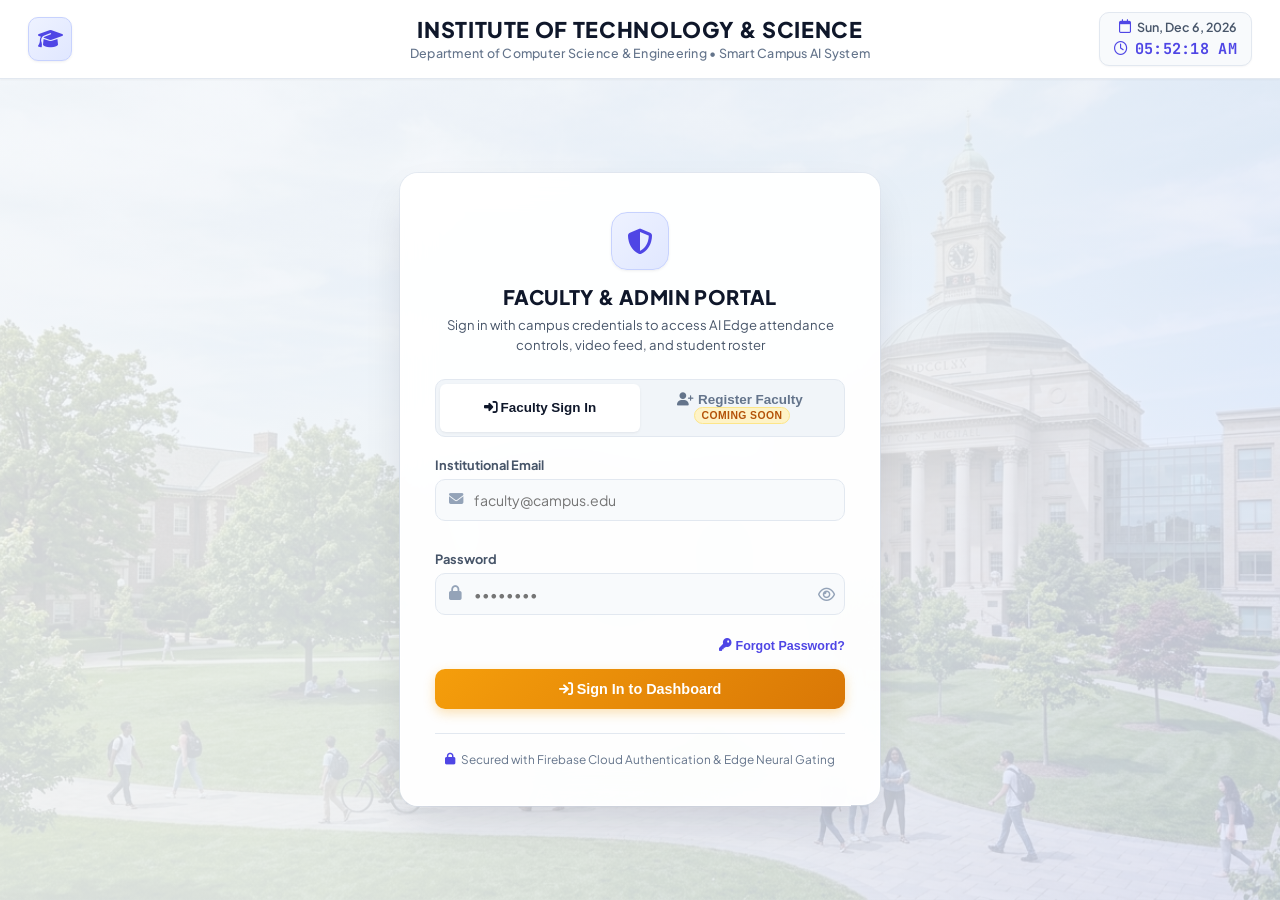
==== commit 25e38849: "feat: add full-stack real-time attendance system with dashboard frontend and backend API" ====
--- a/frontend/index.html
+++ b/frontend/index.html
@@ -292,6 +292,83 @@
                             </div>
                         </div>
                     </div>
+
+                    <!-- ==========================================================================
+                         CLASS-WISE LIVE PRESENCE & TIMETABLE ROUTINE MONITOR
+                         ========================================================================== -->
+                    <div style="margin-top: 24px;">
+                        <div class="feed-card" style="padding: 22px;">
+                            <div style="display: flex; justify-content: space-between; align-items: center; flex-wrap: wrap; gap: 12px; margin-bottom: 16px;">
+                                <div>
+                                    <h3 style="margin: 0; font-size: 1.15rem; font-weight: 800; color: #0f172a; display: flex; align-items: center; gap: 8px;">
+                                        <i class="fa-solid fa-users-viewfinder" style="color: var(--accent-indigo);"></i>
+                                        <span>Class-Wise Live Presence & Routine Monitor</span>
+                                    </h3>
+                                    <p style="margin: 4px 0 0 0; font-size: 0.78rem; color: var(--text-muted);">
+                                        Live student presence tracking (🟢 Present / 🔴 Absent) and timetable faculty status with 5-minute late alert.
+                                    </p>
+                                </div>
+                                
+                                <div style="display: flex; gap: 8px; align-items: center;">
+                                    <button type="button" class="btn-ctrl" id="btnOpenEmailModal" style="padding: 8px 14px; font-size: 0.8rem; font-weight: 700; background: linear-gradient(135deg, rgba(79, 70, 229, 0.08), rgba(16, 185, 129, 0.08)); border: 1px solid rgba(79, 70, 229, 0.3); color: var(--accent-indigo);">
+                                        <i class="fa-solid fa-envelope-circle-check"></i> Send Daily Summary Emails
+                                    </button>
+                                </div>
+                            </div>
+
+                            <!-- Class Selection Filter Tabs -->
+                            <div class="class-filter-bar">
+                                <span style="font-size: 0.75rem; font-weight: 700; color: #64748b; margin-right: 4px;"><i class="fa-solid fa-filter"></i> Select Class:</span>
+                                <button type="button" class="btn-class-pill active" data-class="ALL" id="btnClassALL"><i class="fa-solid fa-layer-group"></i> All Classes</button>
+                                <button type="button" class="btn-class-pill" data-class="CSE A" id="btnClassCSE_A">CSE A</button>
+                                <button type="button" class="btn-class-pill" data-class="CSE B" id="btnClassCSE_B">CSE B</button>
+                                <button type="button" class="btn-class-pill" data-class="CSE AIML" id="btnClassCSE_AIML">CSE AIML</button>
+                                <button type="button" class="btn-class-pill" data-class="CE" id="btnClassCE">CE</button>
+                                <button type="button" class="btn-class-pill" data-class="ME" id="btnClassME">ME</button>
+                                <button type="button" class="btn-class-pill" data-class="ECE" id="btnClassECE">ECE</button>
+                            </div>
+
+                            <!-- Active Lecture & Scheduled Teacher Presence Card (Blinks Yellow if Teacher is >5 mins late) -->
+                            <div class="teacher-presence-card" id="teacherPresenceCard">
+                                <div style="display: flex; align-items: center; gap: 14px;">
+                                    <div id="teacherAvatarBox" style="width: 46px; height: 46px; border-radius: 12px; background: #e0e7ff; color: var(--accent-indigo); display: flex; align-items: center; justify-content: center; font-size: 1.3rem; border: 1px solid #c7d2fe;">
+                                        <i class="fa-solid fa-chalkboard-user"></i>
+                                    </div>
+                                    <div>
+                                        <div style="display: flex; align-items: center; gap: 8px;">
+                                            <h4 style="margin: 0; font-size: 1rem; font-weight: 800; color: #0f172a;" id="activeTeacherName">Scheduled Faculty</h4>
+                                            <span class="badge" style="font-size: 0.7rem; background: #f1f5f9; color: #475569; border: 1px solid #e2e8f0;" id="activeTimeSlotBadge">No Active Slot</span>
+                                        </div>
+                                        <p style="margin: 3px 0 0 0; font-size: 0.78rem; color: var(--text-muted);" id="activeSubjectDesc">
+                                            Lecture Subject: <strong id="activeSubjectName">Standby / Unscheduled</strong> | Room: <span id="activeRoomName">Room 101</span>
+                                        </p>
+                                    </div>
+                                </div>
+                                
+                                <div id="teacherPresenceBadgeContainer">
+                                    <span class="badge-status-absent" id="teacherPresenceBadge" style="font-size: 0.82rem; padding: 6px 14px;">
+                                        <i class="fa-solid fa-clock"></i> TEACHER NOT PRESENT
+                                    </span>
+                                </div>
+                            </div>
+
+                            <!-- Live Enrolled Students Presence Grid -->
+                            <div>
+                                <div style="display: flex; justify-content: space-between; align-items: center; margin-bottom: 12px;">
+                                    <h4 style="margin: 0; font-size: 0.92rem; font-weight: 700; color: #334155;">
+                                        <i class="fa-solid fa-user-check"></i> Class Student Roster Presence:
+                                    </h4>
+                                    <div style="font-size: 0.8rem; font-weight: 700; color: #64748b;">
+                                        Present: <span style="color: #10b981; font-weight: 800;" id="classPresentCount">0</span> / Enrolled: <span id="classTotalCount" style="font-weight: 800;">0</span>
+                                    </div>
+                                </div>
+
+                                <div class="live-student-grid" id="liveStudentsPresenceGrid">
+                                    <div style="text-align: center; color: #94a3b8; grid-column: 1 / -1; padding: 24px;">Loading class roster presence...</div>
+                                </div>
+                            </div>
+                        </div>
+                    </div>
                 </section>
 
                 <!-- ==========================================================================
@@ -369,10 +446,13 @@
                                     <button type="button" class="btn-enroll-mode" id="btnModeTeacher" data-mode="teacher">
                                         <i class="fa-solid fa-chalkboard-user"></i> Faculty / Teacher Registration
                                     </button>
+                                    <button type="button" class="btn-enroll-mode" id="btnModeTimetable" data-mode="timetable">
+                                        <i class="fa-solid fa-calendar-days"></i> Routine / Timetable
+                                    </button>
                                 </div>
                             </div>
                             
-                            <div style="display: grid; grid-template-columns: 1fr 1fr; gap: 24px; align-items: start;">
+                            <div id="enrollCameraAndFormsRow" style="display: grid; grid-template-columns: 1fr 1fr; gap: 24px; align-items: start;">
                                 <!-- Left Column: Camera Controls & Live Optical Capture -->
                                 <div>
                                     <!-- Desired Camera Switcher Toolbar -->
@@ -460,6 +540,11 @@
                                         </div>
 
                                         <div class="form-group">
+                                            <label for="enrollEmail">Student Institutional Email *</label>
+                                            <input type="email" id="enrollEmail" class="form-control" placeholder="e.g. student@campus.edu" required>
+                                        </div>
+
+                                        <div class="form-group">
                                             <label for="enrollPhotoFile">Or Upload Face Image File</label>
                                             <input type="file" id="enrollPhotoFile" class="form-control" accept="image/*">
                                         </div>
@@ -513,6 +598,156 @@
                                             <i class="fa-solid fa-user-check"></i> Save Faculty Details & Register
                                         </button>
                                     </form>
+                                </div>
+                            </div>
+
+                            <!-- 3. Timetable Routine Manager Box (Visible when Timetable mode is selected) -->
+                            <div id="timetableManagerBox" style="display: none; margin-top: 10px;">
+                                <div style="display: grid; grid-template-columns: 1.1fr 0.9fr; gap: 24px; align-items: start;">
+                                    <!-- Left Column: Add Schedule Form -->
+                                    <div style="background: #f8fafc; border: 1px solid var(--border-color); border-radius: var(--radius-sm); padding: 18px;">
+                                        <h4 style="margin: 0 0 12px 0; font-size: 0.95rem; font-weight: 800; color: #0f172a; display: flex; align-items: center; gap: 8px;">
+                                            <i class="fa-solid fa-calendar-plus" style="color: var(--accent-indigo);"></i> Add Timetable Period
+                                        </h4>
+                                        <form id="timetableForm">
+                                            <div style="display: grid; grid-template-columns: 1fr 1fr; gap: 10px;">
+                                                <div class="form-group">
+                                                    <label for="routineClass">Class / Department *</label>
+                                                    <select id="routineClass" class="form-control" required style="font-weight: 600;">
+                                                        <option value="CSE A" selected>CSE A</option>
+                                                        <option value="CSE B">CSE B</option>
+                                                        <option value="CSE AIML">CSE AIML</option>
+                                                        <option value="CE">CE</option>
+                                                        <option value="ME">ME</option>
+                                                        <option value="ECE">ECE</option>
+                                                    </select>
+                                                </div>
+                                                <div class="form-group">
+                                                    <label for="routineDay">Day of Week *</label>
+                                                    <select id="routineDay" class="form-control" required style="font-weight: 600;">
+                                                        <option value="Monday" selected>Monday</option>
+                                                        <option value="Tuesday">Tuesday</option>
+                                                        <option value="Wednesday">Wednesday</option>
+                                                        <option value="Thursday">Thursday</option>
+                                                        <option value="Friday">Friday</option>
+                                                        <option value="Saturday">Saturday</option>
+                                                    </select>
+                                                </div>
+                                            </div>
+
+                                            <div style="display: grid; grid-template-columns: 1fr 1fr; gap: 10px;">
+                                                <div class="form-group">
+                                                    <label for="routineStart">Start Time *</label>
+                                                    <input type="time" id="routineStart" class="form-control" value="09:00" required>
+                                                </div>
+                                                <div class="form-group">
+                                                    <label for="routineEnd">End Time *</label>
+                                                    <input type="time" id="routineEnd" class="form-control" value="10:00" required>
+                                                </div>
+                                            </div>
+
+                                            <div class="form-group">
+                                                <label for="routineSubject">Course / Subject Name *</label>
+                                                <input type="text" id="routineSubject" class="form-control" placeholder="e.g. Operating Systems" required>
+                                            </div>
+
+                                            <div style="display: grid; grid-template-columns: 1fr 1fr; gap: 10px;">
+                                                <div class="form-group">
+                                                    <label for="routineTeacherSelect">Assigned Faculty *</label>
+                                                    <select id="routineTeacherSelect" class="form-control" required style="font-weight: 600;">
+                                                        <option value="" disabled selected>Select Teacher</option>
+                                                    </select>
+                                                </div>
+                                                <div class="form-group">
+                                                    <label for="routineRoom">Room / Hall</label>
+                                                    <input type="text" id="routineRoom" class="form-control" value="Room 101">
+                                                </div>
+                                            </div>
+
+                                            <button type="submit" class="btn-submit" id="btnSubmitRoutine" style="width: 100%; font-size: 0.88rem; padding: 11px; font-weight: 700;">
+                                                <i class="fa-solid fa-plus"></i> Save Period to Timetable
+                                            </button>
+                                        </form>
+                                    </div>
+
+                                    <!-- Right Column: CSV Upload & Template Download -->
+                                    <div>
+                                        <div style="background: #f8fafc; border: 1px solid var(--border-color); border-radius: var(--radius-sm); padding: 18px; margin-bottom: 16px;">
+                                            <h4 style="margin: 0 0 10px 0; font-size: 0.95rem; font-weight: 800; color: #0f172a; display: flex; align-items: center; gap: 8px;">
+                                                <i class="fa-solid fa-file-csv" style="color: #059669;"></i> Upload Timetable Routine (CSV / JSON)
+                                            </h4>
+                                            <p style="font-size: 0.78rem; color: var(--text-muted); margin: 0 0 12px 0;">
+                                                Upload your schedule covering Monday through Saturday.
+                                            </p>
+
+                                            <div class="routine-upload-box" id="routineDropZone">
+                                                <i class="fa-solid fa-cloud-arrow-up" style="font-size: 1.8rem; color: var(--accent-indigo); margin-bottom: 8px;"></i>
+                                                <div style="font-weight: 700; font-size: 0.85rem; color: #1e293b;">Click to Choose Routine CSV/JSON</div>
+                                                <div style="font-size: 0.72rem; color: #94a3b8; margin-top: 4px;">Supports standard CSV with class, day, start, end, subject</div>
+                                                <input type="file" id="routineFileInput" accept=".csv,.json" style="display: none;">
+                                            </div>
+
+                                            <div style="display: flex; justify-content: space-between; align-items: center; margin-top: 12px;">
+                                                <button type="button" class="btn-ctrl" id="btnDownloadSampleCsv" style="font-size: 0.76rem; padding: 6px 12px;">
+                                                    <i class="fa-solid fa-download"></i> Sample CSV Template
+                                                </button>
+                                                <button type="button" class="btn-ctrl" id="btnClearAllRoutines" style="font-size: 0.76rem; padding: 6px 12px; color: #ef4444; border-color: rgba(239, 68, 68, 0.3); background: rgba(239, 68, 68, 0.08);">
+                                                    <i class="fa-solid fa-trash-can"></i> Clear Timetable
+                                                </button>
+                                            </div>
+                                        </div>
+                                    </div>
+                                </div>
+
+                                <!-- Timetable Grid / Schedule List -->
+                                <div style="margin-top: 20px; background: #ffffff; border: 1px solid var(--border-color); border-radius: var(--radius-sm); padding: 18px;">
+                                    <div style="display: flex; justify-content: space-between; align-items: center; margin-bottom: 12px; flex-wrap: wrap; gap: 10px;">
+                                        <h4 style="margin: 0; font-size: 0.95rem; font-weight: 800; color: #0f172a;">
+                                            <i class="fa-solid fa-list-check" style="color: var(--accent-indigo);"></i> Scheduled Routine Master List
+                                        </h4>
+                                        <div style="display: flex; gap: 8px;">
+                                            <select id="filterRoutineDay" class="form-control" style="font-size: 0.78rem; padding: 4px 8px; width: auto;">
+                                                <option value="">All Days (Mon-Sat)</option>
+                                                <option value="Monday">Monday</option>
+                                                <option value="Tuesday">Tuesday</option>
+                                                <option value="Wednesday">Wednesday</option>
+                                                <option value="Thursday">Thursday</option>
+                                                <option value="Friday">Friday</option>
+                                                <option value="Saturday">Saturday</option>
+                                            </select>
+                                            <select id="filterRoutineClass" class="form-control" style="font-size: 0.78rem; padding: 4px 8px; width: auto;">
+                                                <option value="">All Classes</option>
+                                                <option value="CSE A">CSE A</option>
+                                                <option value="CSE B">CSE B</option>
+                                                <option value="CSE AIML">CSE AIML</option>
+                                                <option value="CE">CE</option>
+                                                <option value="ME">ME</option>
+                                                <option value="ECE">ECE</option>
+                                            </select>
+                                            <button type="button" class="btn-ctrl" id="btnRefreshTimetable" style="padding: 4px 10px; font-size: 0.76rem;">
+                                                <i class="fa-solid fa-arrows-rotate"></i>
+                                            </button>
+                                        </div>
+                                    </div>
+
+                                    <div class="table-responsive">
+                                        <table class="data-table">
+                                            <thead>
+                                                <tr>
+                                                    <th>Day</th>
+                                                    <th>Time Slot</th>
+                                                    <th>Class</th>
+                                                    <th>Course / Subject</th>
+                                                    <th>Assigned Faculty</th>
+                                                    <th>Room</th>
+                                                    <th>Action</th>
+                                                </tr>
+                                            </thead>
+                                            <tbody id="routineTableBody">
+                                                <tr><td colspan="7" style="text-align: center; color: #94a3b8;">Loading timetable routine...</td></tr>
+                                            </tbody>
+                                        </table>
+                                    </div>
                                 </div>
                             </div>
                         </div>
@@ -579,9 +814,72 @@
             </main>
         </div>
 
+        <!-- EmailJS Daily Attendance Summary Modal -->
+        <div class="modal-overlay" id="emailModal" style="display: none;">
+            <div class="modal-content-card">
+                <div style="display: flex; justify-content: space-between; align-items: center; margin-bottom: 16px;">
+                    <h3 style="margin: 0; font-size: 1.1rem; font-weight: 800; color: #0f172a; display: flex; align-items: center; gap: 8px;">
+                        <i class="fa-solid fa-envelope-circle-check" style="color: var(--accent-indigo);"></i>
+                        <span>EmailJS Daily Summary Dispatcher</span>
+                    </h3>
+                    <button type="button" id="btnCloseEmailModal" style="background: none; border: none; font-size: 1.2rem; cursor: pointer; color: #94a3b8;">
+                        <i class="fa-solid fa-xmark"></i>
+                    </button>
+                </div>
+
+                <p style="font-size: 0.8rem; color: var(--text-muted); margin: 0 0 16px 0; line-height: 1.5;">
+                    Send each student a personalized end-of-day email containing their daily lecture attendance summary across all periods.
+                </p>
+
+                <div style="background: #f8fafc; border: 1px solid var(--border-color); border-radius: var(--radius-sm); padding: 14px; margin-bottom: 16px;">
+                    <div style="font-weight: 700; font-size: 0.82rem; color: #334155; margin-bottom: 8px;">
+                        <i class="fa-solid fa-sliders" style="color: var(--accent-indigo);"></i> EmailJS Credentials Configuration:
+                    </div>
+                    <div style="display: grid; grid-template-columns: 1fr 1fr; gap: 10px; margin-bottom: 10px;">
+                        <div class="form-group" style="margin: 0;">
+                            <label for="emailjsServiceId" style="font-size: 0.72rem;">Service ID</label>
+                            <input type="text" id="emailjsServiceId" class="form-control" placeholder="e.g. service_attendance" style="font-size: 0.8rem; padding: 6px 10px;">
+                        </div>
+                        <div class="form-group" style="margin: 0;">
+                            <label for="emailjsTemplateId" style="font-size: 0.72rem;">Template ID</label>
+                            <input type="text" id="emailjsTemplateId" class="form-control" placeholder="e.g. template_daily_summary" style="font-size: 0.8rem; padding: 6px 10px;">
+                        </div>
+                    </div>
+                    <div class="form-group" style="margin: 0 0 10px 0;">
+                        <label for="emailjsPublicKey" style="font-size: 0.72rem;">Public Key (User ID)</label>
+                        <input type="text" id="emailjsPublicKey" class="form-control" placeholder="e.g. user_xxxxxxxxxxxx" style="font-size: 0.8rem; padding: 6px 10px;">
+                    </div>
+                    <button type="button" class="btn-ctrl" id="btnSaveEmailjsConfig" style="width: 100%; font-size: 0.78rem; padding: 7px;">
+                        <i class="fa-solid fa-floppy-disk"></i> Save EmailJS Keys to Browser
+                    </button>
+                </div>
+
+                <!-- Dispatch Action & Status Log -->
+                <div style="margin-bottom: 16px;">
+                    <div style="display: flex; justify-content: space-between; align-items: center; margin-bottom: 8px;">
+                        <span style="font-size: 0.8rem; font-weight: 700; color: #475569;">Target Students with Registered Email:</span>
+                        <span id="emailRecipientCount" style="font-size: 0.8rem; font-weight: 800; color: var(--accent-indigo);">0 Students</span>
+                    </div>
+                    <div id="emailDispatchProgressBox" style="display: none; background: #f1f5f9; padding: 10px; border-radius: 6px; font-size: 0.78rem; max-height: 120px; overflow-y: auto; margin-bottom: 12px; font-family: monospace;"></div>
+                </div>
+
+                <div style="display: flex; gap: 10px;">
+                    <button type="button" class="btn-submit" id="btnDispatchDailyEmails" style="flex: 2; margin: 0; padding: 12px; font-weight: 700; font-size: 0.9rem; background: linear-gradient(135deg, #4f46e5, #0284c7);">
+                        <i class="fa-solid fa-paper-plane"></i> Dispatch Daily Attendance Summaries
+                    </button>
+                    <button type="button" class="btn-ctrl" id="btnTestEmailPreview" style="flex: 1; font-size: 0.8rem;">
+                        <i class="fa-solid fa-eye"></i> Preview
+                    </button>
+                </div>
+            </div>
+        </div>
+
         <!-- Toast Notifications Container -->
         <div class="toast-container" id="toastContainer"></div>
     </div>
+
+    <!-- EmailJS SDK -->
+    <script src="https://cdn.jsdelivr.net/npm/@emailjs/browser@3/dist/email.min.js"></script>
 
     <!-- Application Script & Firebase Integration -->
     <script type="module" src="./js/firebase.js?v=5.0"></script>
--- a/frontend/css/style.css
+++ b/frontend/css/style.css
@@ -1622,3 +1622,194 @@
     box-shadow: 0 2px 6px rgba(0, 0, 0, 0.06);
 }
 
+/* ==========================================================================
+   Class-Wise Live Presence & Timetable Routine Alert Styles
+   ========================================================================== */
+
+@keyframes pulseYellowAlert {
+    0%, 100% {
+        background: rgba(245, 158, 11, 0.14);
+        border-color: #f59e0b;
+        box-shadow: 0 0 16px rgba(245, 158, 11, 0.45);
+    }
+    50% {
+        background: rgba(254, 243, 199, 0.4);
+        border-color: rgba(245, 158, 11, 0.4);
+        box-shadow: 0 0 4px rgba(245, 158, 11, 0.15);
+    }
+}
+
+.alert-teacher-late {
+    animation: pulseYellowAlert 1.1s infinite ease-in-out !important;
+    border: 2px solid #f59e0b !important;
+}
+
+.teacher-presence-card {
+    background: #ffffff;
+    border: 1px solid var(--border-color);
+    border-radius: var(--radius-md);
+    padding: 16px 20px;
+    box-shadow: var(--shadow-sm);
+    display: flex;
+    justify-content: space-between;
+    align-items: center;
+    transition: all 0.3s ease;
+    margin-bottom: 16px;
+}
+
+.class-filter-bar {
+    display: flex;
+    gap: 8px;
+    flex-wrap: wrap;
+    align-items: center;
+    margin-bottom: 16px;
+    background: #ffffff;
+    padding: 10px 14px;
+    border-radius: var(--radius-md);
+    border: 1px solid var(--border-color);
+    box-shadow: var(--shadow-sm);
+}
+
+.btn-class-pill {
+    padding: 6px 14px;
+    border-radius: 20px;
+    font-size: 0.8rem;
+    font-weight: 700;
+    border: 1px solid #e2e8f0;
+    background: #f8fafc;
+    color: #475569;
+    cursor: pointer;
+    transition: all 0.2s ease;
+    display: inline-flex;
+    align-items: center;
+    gap: 6px;
+}
+
+.btn-class-pill:hover {
+    background: #e2e8f0;
+    color: #0f172a;
+}
+
+.btn-class-pill.active {
+    background: var(--accent-indigo);
+    color: #ffffff;
+    border-color: var(--accent-indigo);
+    box-shadow: 0 2px 8px rgba(79, 70, 229, 0.3);
+}
+
+.live-student-grid {
+    display: grid;
+    grid-template-columns: repeat(auto-fill, minmax(230px, 1fr));
+    gap: 12px;
+}
+
+.student-presence-card {
+    background: #ffffff;
+    border-radius: var(--radius-sm);
+    padding: 12px;
+    border: 1px solid var(--border-color);
+    display: flex;
+    align-items: center;
+    gap: 12px;
+    box-shadow: var(--shadow-sm);
+    transition: transform 0.2s ease, box-shadow 0.2s ease;
+}
+
+.student-presence-card:hover {
+    transform: translateY(-2px);
+    box-shadow: var(--shadow-md);
+}
+
+.student-presence-card.is-present {
+    border-left: 4px solid #10b981;
+    background: linear-gradient(135deg, rgba(16, 185, 129, 0.04), #ffffff);
+}
+
+.student-presence-card.is-absent {
+    border-left: 4px solid #ef4444;
+    background: linear-gradient(135deg, rgba(239, 68, 68, 0.03), #ffffff);
+    opacity: 0.85;
+}
+
+.badge-status-present {
+    display: inline-flex;
+    align-items: center;
+    gap: 4px;
+    padding: 2px 8px;
+    border-radius: 12px;
+    font-size: 0.7rem;
+    font-weight: 800;
+    background: rgba(16, 185, 129, 0.15);
+    color: #059669;
+    border: 1px solid rgba(16, 185, 129, 0.3);
+}
+
+.badge-status-absent {
+    display: inline-flex;
+    align-items: center;
+    gap: 4px;
+    padding: 2px 8px;
+    border-radius: 12px;
+    font-size: 0.7rem;
+    font-weight: 800;
+    background: rgba(239, 68, 68, 0.12);
+    color: #dc2626;
+    border: 1px solid rgba(239, 68, 68, 0.25);
+}
+
+.badge-status-warning {
+    display: inline-flex;
+    align-items: center;
+    gap: 4px;
+    padding: 3px 10px;
+    border-radius: 12px;
+    font-size: 0.72rem;
+    font-weight: 800;
+    background: #fef3c7;
+    color: #b45309;
+    border: 1px solid #f59e0b;
+}
+
+/* Routine Upload Box */
+.routine-upload-box {
+    border: 2px dashed #cbd5e1;
+    border-radius: var(--radius-sm);
+    padding: 20px;
+    text-align: center;
+    background: #f8fafc;
+    cursor: pointer;
+    transition: all 0.2s ease;
+}
+
+.routine-upload-box:hover {
+    border-color: var(--accent-indigo);
+    background: rgba(79, 70, 229, 0.04);
+}
+
+/* EmailJS Modal */
+.modal-overlay {
+    position: fixed;
+    top: 0;
+    left: 0;
+    width: 100vw;
+    height: 100vh;
+    background: rgba(15, 23, 42, 0.6);
+    backdrop-filter: blur(4px);
+    z-index: 99999;
+    display: flex;
+    align-items: center;
+    justify-content: center;
+}
+
+.modal-content-card {
+    background: #ffffff;
+    border-radius: var(--radius-lg);
+    width: 90%;
+    max-width: 520px;
+    padding: 26px 30px;
+    box-shadow: var(--shadow-xl);
+    border: 1px solid var(--border-color);
+    position: relative;
+    animation: fadeInScale 0.25s ease-out;
+}
+
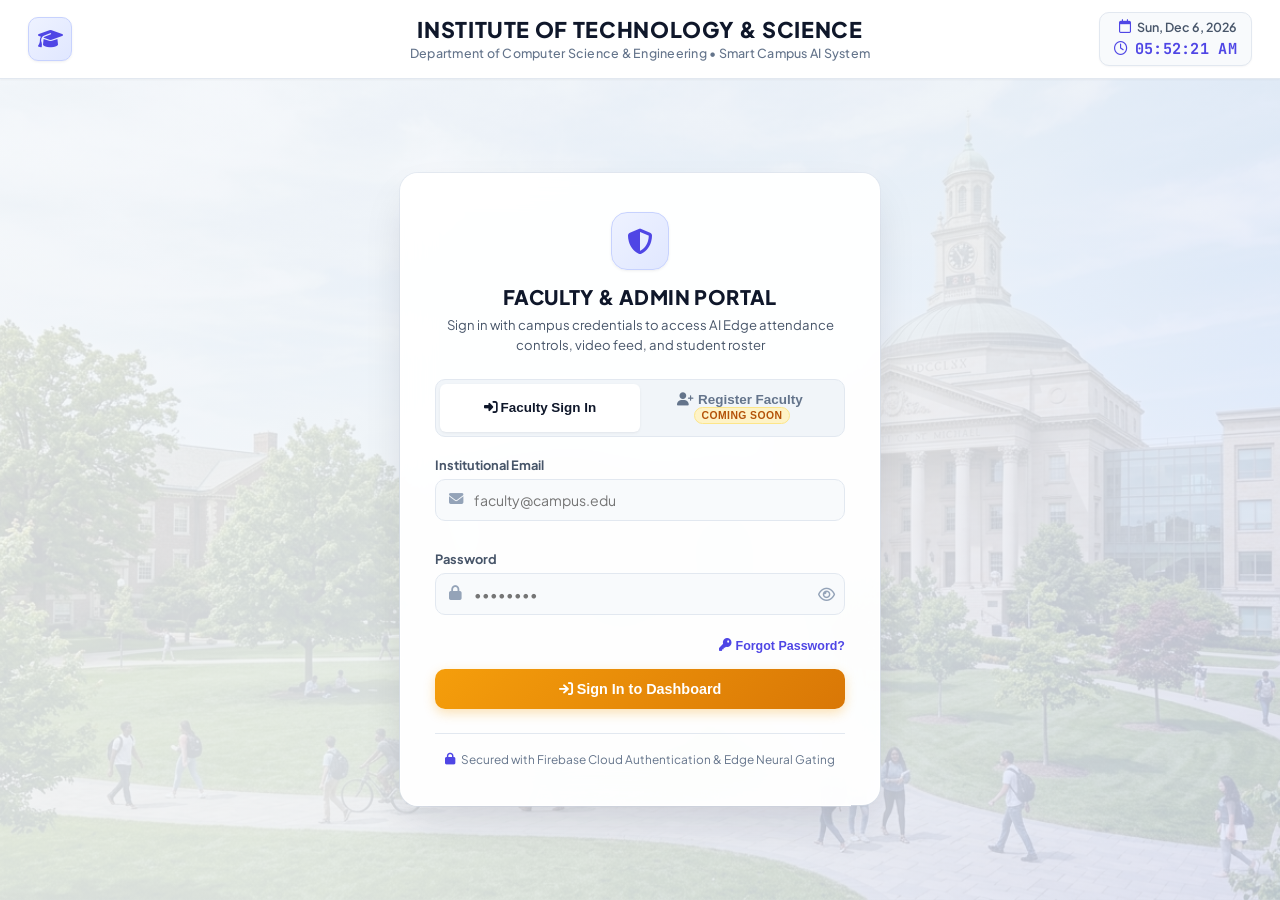
==== commit d9e06656: "feat(ui): update frontend index.html with routine manager, camera switcher, and reset controls" ====
--- a/frontend/index.html
+++ b/frontend/index.html
@@ -9,9 +9,32 @@
     <!-- Font Awesome 6 Icons -->
     <link rel="stylesheet" href="https://cdnjs.cloudflare.com/ajax/libs/font-awesome/6.5.1/css/all.min.css">
     <!-- Stylesheet -->
-    <link rel="stylesheet" href="./css/style.css">
+    <link rel="stylesheet" href="./css/style.css?v=6.1">
     <!-- Chart.js for analytics -->
     <script src="https://cdn.jsdelivr.net/npm/chart.js"></script>
+    <script>
+        // Prevent Live Server on port 5500 from auto-reloading when SQLite database commits
+        if (window.location.port === '5500') {
+            const _OrigWebSocket = window.WebSocket;
+            window.WebSocket = function(url, protocols) {
+                if (typeof url === 'string' && (url.includes(':5500') || (url.includes('/ws') && !url.includes('/ws/live')))) {
+                    return {
+                        send: () => {},
+                        close: () => {},
+                        addEventListener: () => {},
+                        removeEventListener: () => {},
+                        set onmessage(fn) {},
+                        set onopen(fn) { if (fn) setTimeout(fn, 10); },
+                        set onerror(fn) {},
+                        set onclose(fn) {},
+                        readyState: 1
+                    };
+                }
+                return new _OrigWebSocket(url, protocols);
+            };
+            window.WebSocket.prototype = _OrigWebSocket.prototype;
+        }
+    </script>
 </head>
 <body>
     <div class="app-container">
@@ -213,29 +236,14 @@
                      ========================================================================== -->
                 <section class="tab-pane active" id="tab-kiosk">
                     <div class="kiosk-grid">
-                        <!-- Left Column: Video Viewport & Teacher Session Controls -->
+                        <!-- Left Column: Video Viewport & Compact Camera Switch Controls -->
                         <div class="video-column">
-                            <!-- Lecture Session Status Banner -->
-                            <div class="teacher-banner session-inactive" id="teacherBanner">
-                                <div class="banner-info">
-                                    <div class="banner-icon" id="bannerIcon"><i class="fa-solid fa-lock"></i></div>
-                                    <div class="banner-details">
-                                        <h3 id="bannerTitle">Lecture Session Inactive</h3>
-                                        <p id="bannerSub">Click "Start Lecture" to begin live attendance logging</p>
-                                    </div>
-                                </div>
-                                <div>
-                                    <button class="fp-action-btn" id="btnToggleSession" style="background: linear-gradient(135deg, #10b981, #059669);">
-                                        <i class="fa-solid fa-play"></i> Start Lecture
-                                    </button>
-                                </div>
-                            </div>
-
                             <!-- Live Camera Viewport -->
                             <div class="video-viewport" id="videoViewport">
                                 <img id="liveVideoFeed" src="/api/video/feed" alt="Real-Time Annotated Edge Camera Feed" loading="eager">
                                 <video id="webcamVideo" autoplay playsinline muted style="display: none; width: 100%; height: 100%; object-fit: cover;"></video>
                                 
+                                <!-- Top-Left Status Badges -->
                                 <div class="video-overlay-badges">
                                     <span class="badge" id="badgeCamFps">30 FPS</span>
                                     <span class="badge" id="badgeCamStatus" style="color: #10b981;">LIVE STREAM</span>
@@ -243,128 +251,110 @@
                                     <span class="badge" style="color: #38bdf8; display: none;" id="badgeWebcamLive">BROWSER WEBCAM</span>
                                 </div>
 
-                                <div class="video-controls">
-                                    <button class="btn-ctrl" id="btnToggleCam" title="Switch hardware camera source"><i class="fa-solid fa-arrows-rotate"></i> Switch Camera</button>
-                                    <button class="btn-ctrl" id="btnToggleWebcam" title="Toggle browser direct webcam feed"><i class="fa-solid fa-camera"></i> Browser Webcam</button>
-                                </div>
-                            </div>
-                        </div>
-
-                        <!-- Right Column: KPI Cards & Live Attendance Feed -->
+                                <!-- Top-Right Compact Camera Switcher Overlay -->
+                                <div class="video-overlay-camera-ctrls" id="videoOverlayCameraCtrls">
+                                    <div style="position: relative; display: flex; align-items: center;">
+                                        <i class="fa-solid fa-camera" style="position: absolute; left: 7px; font-size: 0.7rem; color: #94a3b8; pointer-events: none;"></i>
+                                        <select id="liveCameraSelect" class="overlay-cam-select" title="Select Connected Camera">
+                                            <option value="edge-0" selected>Camera 0 (Default)</option>
+                                        </select>
+                                    </div>
+                                    <button type="button" class="overlay-cam-btn" id="btnLiveQuickSwitch" title="Switch to next camera">
+                                        <i class="fa-solid fa-arrows-rotate"></i>
+                                        <span>Next</span>
+                                    </button>
+                                    <button type="button" class="overlay-cam-btn-icon" id="btnLiveRefreshCams" title="Scan for connected cameras">
+                                        <i class="fa-solid fa-rotate"></i>
+                                    </button>
+                                </div>
+                            </div>
+                        </div>
+
+                        <!-- Right Column: Class-Wise Live Presence & Timetable Routine Monitor -->
                         <div class="data-column">
-                            <!-- Top KPI Row -->
-                            <div class="kpi-row">
-                                <div class="kpi-card kpi-present">
-                                    <div class="kpi-label">Present Now</div>
-                                    <div class="kpi-value" id="kpiPresentCount">0</div>
-                                    <div class="kpi-sub">Verified Students</div>
-                                </div>
-                                <div class="kpi-card">
-                                    <div class="kpi-label">Enrolled Total</div>
-                                    <div class="kpi-value" id="kpiEnrolledCount">0</div>
-                                    <div class="kpi-sub">Class Roster</div>
-                                </div>
-                                <div class="kpi-card kpi-rate">
-                                    <div class="kpi-label">Attendance Rate</div>
-                                    <div class="kpi-value" id="kpiAttendanceRate">0%</div>
-                                    <div class="kpi-sub">Active Session</div>
-                                </div>
-                            </div>
-
-                            <!-- Live Real-Time Attendance Feed -->
-                            <div class="feed-card">
-                                <div class="feed-header">
-                                    <h3><i class="fa-solid fa-bolt" style="color: var(--accent-amber);"></i> Live Attendance Ticker</h3>
-                                    <span style="font-size: 0.72rem; color: var(--text-muted);">Real-Time WebSocket Feed</span>
-                                </div>
-                                <div class="feed-container" id="attendanceFeed">
-                                    <!-- Feed Items Dynamically Injected by App.js -->
-                                    <div class="feed-item" id="feedEmptyState" style="opacity: 0.75; justify-content: center; text-align: center; padding: 24px;">
-                                        <div class="student-meta" style="flex-direction: column; align-items: center; gap: 8px;">
-                                            <div class="student-avatar" style="font-size: 1.2rem;"><i class="fa-solid fa-video"></i></div>
-                                            <div class="student-info" style="text-align: center;">
-                                                <h4 style="color: #64748b;">Live Attendance Standby</h4>
-                                                <p>Start a lecture session to begin live face recognition & logging</p>
-                                            </div>
-                                        </div>
-                                    </div>
-                                </div>
-                            </div>
-                        </div>
-                    </div>
-
-                    <!-- ==========================================================================
-                         CLASS-WISE LIVE PRESENCE & TIMETABLE ROUTINE MONITOR
-                         ========================================================================== -->
-                    <div style="margin-top: 24px;">
-                        <div class="feed-card" style="padding: 22px;">
-                            <div style="display: flex; justify-content: space-between; align-items: center; flex-wrap: wrap; gap: 12px; margin-bottom: 16px;">
+                            <div class="feed-card class-dashboard-card" style="padding: 18px 20px; height: auto;">
+                                <!-- Dashboard Header with Lecture Session Button & Email Trigger -->
+                                <div style="display: flex; justify-content: space-between; align-items: center; flex-wrap: wrap; gap: 10px; margin-bottom: 12px;">
+                                    <div>
+                                        <h3 style="margin: 0; font-size: 1.1rem; font-weight: 800; color: #0f172a; display: flex; align-items: center; gap: 8px;">
+                                            <i class="fa-solid fa-users-viewfinder" style="color: var(--accent-indigo);"></i>
+                                            <span>Class-Wise Live Presence</span>
+                                        </h3>
+                                        <p style="margin: 3px 0 0 0; font-size: 0.75rem; color: var(--text-muted);">
+                                            Real-time student detection & routine monitor
+                                        </p>
+                                    </div>
+                                    
+                                    <div style="display: flex; gap: 8px; align-items: center;">
+                                        <button class="fp-action-btn" id="btnToggleSession" style="background: linear-gradient(135deg, #10b981, #059669); padding: 7px 14px; font-size: 0.8rem; font-weight: 700;">
+                                            <i class="fa-solid fa-play"></i> Start Lecture
+                                        </button>
+                                        <button type="button" class="btn-ctrl" id="btnResetAttendance" title="Reset and Retake Attendance" style="padding: 7px 12px; font-size: 0.78rem; font-weight: 700; background: #fff1f2; border: 1px solid #fecdd3; color: #e11d48; cursor: pointer; border-radius: 8px; transition: all 0.2s ease;">
+                                            <i class="fa-solid fa-rotate-left"></i> Retake Attendance
+                                        </button>
+                                        <button type="button" class="btn-ctrl" id="btnOpenEmailModal" title="Send Daily Summary Emails" style="padding: 7px 12px; font-size: 0.78rem; font-weight: 700; background: linear-gradient(135deg, rgba(79, 70, 229, 0.08), rgba(16, 185, 129, 0.08)); border: 1px solid rgba(79, 70, 229, 0.3); color: var(--accent-indigo);">
+                                            <i class="fa-solid fa-envelope-circle-check"></i> Summary
+                                        </button>
+                                    </div>
+                                </div>
+
+                                <!-- Lecture Session Status Mini-Banner -->
+                                <div class="teacher-banner session-inactive" id="teacherBanner" style="margin-bottom: 12px; padding: 8px 12px;">
+                                    <div class="banner-info" style="gap: 10px;">
+                                        <div class="banner-icon" id="bannerIcon" style="width: 32px; height: 32px; font-size: 1rem;"><i class="fa-solid fa-lock"></i></div>
+                                        <div class="banner-details">
+                                            <h4 id="bannerTitle" style="font-size: 0.85rem; margin: 0; font-weight: 700;">Lecture Session Inactive</h4>
+                                            <p id="bannerSub" style="margin: 2px 0 0 0; font-size: 0.73rem; color: #64748b;">Click "Start Lecture" to begin live attendance logging</p>
+                                        </div>
+                                    </div>
+                                </div>
+
+                                <!-- Class Selection Filter Tabs -->
+                                <div class="class-filter-bar" style="margin-bottom: 12px;">
+                                    <span style="font-size: 0.74rem; font-weight: 700; color: #64748b; margin-right: 4px;"><i class="fa-solid fa-filter"></i> Class:</span>
+                                    <button type="button" class="btn-class-pill active" data-class="ALL" id="btnClassALL"><i class="fa-solid fa-layer-group"></i> All</button>
+                                    <button type="button" class="btn-class-pill" data-class="CSE" id="btnClassCSE">CSE</button>
+                                    <button type="button" class="btn-class-pill" data-class="ECE" id="btnClassECE">ECE</button>
+                                </div>
+
+                                <!-- Active Lecture & Scheduled Teacher Presence Card (Blinks Yellow if Teacher is >5 mins late) -->
+                                <div class="teacher-presence-card" id="teacherPresenceCard" style="margin-bottom: 12px;">
+                                    <div style="display: flex; align-items: center; gap: 12px;">
+                                        <div id="teacherAvatarBox" style="width: 38px; height: 38px; border-radius: 10px; background: #e0e7ff; color: var(--accent-indigo); display: flex; align-items: center; justify-content: center; font-size: 1.15rem; border: 1px solid #c7d2fe; flex-shrink: 0;">
+                                            <i class="fa-solid fa-chalkboard-user"></i>
+                                        </div>
+                                        <div>
+                                            <div style="display: flex; align-items: center; gap: 8px;">
+                                                <h4 style="margin: 0; font-size: 0.9rem; font-weight: 800; color: #0f172a;" id="activeTeacherName">Scheduled Faculty</h4>
+                                                <span class="badge" style="font-size: 0.68rem; background: #f1f5f9; color: #475569; border: 1px solid #e2e8f0;" id="activeTimeSlotBadge">No Active Slot</span>
+                                            </div>
+                                            <p style="margin: 2px 0 0 0; font-size: 0.74rem; color: var(--text-muted);" id="activeSubjectDesc">
+                                                Lecture Subject: <strong id="activeSubjectName">Standby / Unscheduled</strong> | Room: <span id="activeRoomName">Room 101</span>
+                                            </p>
+                                        </div>
+                                    </div>
+                                    
+                                    <div id="teacherPresenceBadgeContainer">
+                                        <span class="badge-status-absent" id="teacherPresenceBadge" style="font-size: 0.76rem; padding: 5px 12px;">
+                                            <i class="fa-solid fa-clock"></i> TEACHER NOT PRESENT
+                                        </span>
+                                    </div>
+                                </div>
+
+                                <!-- Live Enrolled Students Presence Grid -->
                                 <div>
-                                    <h3 style="margin: 0; font-size: 1.15rem; font-weight: 800; color: #0f172a; display: flex; align-items: center; gap: 8px;">
-                                        <i class="fa-solid fa-users-viewfinder" style="color: var(--accent-indigo);"></i>
-                                        <span>Class-Wise Live Presence & Routine Monitor</span>
-                                    </h3>
-                                    <p style="margin: 4px 0 0 0; font-size: 0.78rem; color: var(--text-muted);">
-                                        Live student presence tracking (🟢 Present / 🔴 Absent) and timetable faculty status with 5-minute late alert.
-                                    </p>
-                                </div>
-                                
-                                <div style="display: flex; gap: 8px; align-items: center;">
-                                    <button type="button" class="btn-ctrl" id="btnOpenEmailModal" style="padding: 8px 14px; font-size: 0.8rem; font-weight: 700; background: linear-gradient(135deg, rgba(79, 70, 229, 0.08), rgba(16, 185, 129, 0.08)); border: 1px solid rgba(79, 70, 229, 0.3); color: var(--accent-indigo);">
-                                        <i class="fa-solid fa-envelope-circle-check"></i> Send Daily Summary Emails
-                                    </button>
-                                </div>
-                            </div>
-
-                            <!-- Class Selection Filter Tabs -->
-                            <div class="class-filter-bar">
-                                <span style="font-size: 0.75rem; font-weight: 700; color: #64748b; margin-right: 4px;"><i class="fa-solid fa-filter"></i> Select Class:</span>
-                                <button type="button" class="btn-class-pill active" data-class="ALL" id="btnClassALL"><i class="fa-solid fa-layer-group"></i> All Classes</button>
-                                <button type="button" class="btn-class-pill" data-class="CSE A" id="btnClassCSE_A">CSE A</button>
-                                <button type="button" class="btn-class-pill" data-class="CSE B" id="btnClassCSE_B">CSE B</button>
-                                <button type="button" class="btn-class-pill" data-class="CSE AIML" id="btnClassCSE_AIML">CSE AIML</button>
-                                <button type="button" class="btn-class-pill" data-class="CE" id="btnClassCE">CE</button>
-                                <button type="button" class="btn-class-pill" data-class="ME" id="btnClassME">ME</button>
-                                <button type="button" class="btn-class-pill" data-class="ECE" id="btnClassECE">ECE</button>
-                            </div>
-
-                            <!-- Active Lecture & Scheduled Teacher Presence Card (Blinks Yellow if Teacher is >5 mins late) -->
-                            <div class="teacher-presence-card" id="teacherPresenceCard">
-                                <div style="display: flex; align-items: center; gap: 14px;">
-                                    <div id="teacherAvatarBox" style="width: 46px; height: 46px; border-radius: 12px; background: #e0e7ff; color: var(--accent-indigo); display: flex; align-items: center; justify-content: center; font-size: 1.3rem; border: 1px solid #c7d2fe;">
-                                        <i class="fa-solid fa-chalkboard-user"></i>
-                                    </div>
-                                    <div>
-                                        <div style="display: flex; align-items: center; gap: 8px;">
-                                            <h4 style="margin: 0; font-size: 1rem; font-weight: 800; color: #0f172a;" id="activeTeacherName">Scheduled Faculty</h4>
-                                            <span class="badge" style="font-size: 0.7rem; background: #f1f5f9; color: #475569; border: 1px solid #e2e8f0;" id="activeTimeSlotBadge">No Active Slot</span>
-                                        </div>
-                                        <p style="margin: 3px 0 0 0; font-size: 0.78rem; color: var(--text-muted);" id="activeSubjectDesc">
-                                            Lecture Subject: <strong id="activeSubjectName">Standby / Unscheduled</strong> | Room: <span id="activeRoomName">Room 101</span>
-                                        </p>
-                                    </div>
-                                </div>
-                                
-                                <div id="teacherPresenceBadgeContainer">
-                                    <span class="badge-status-absent" id="teacherPresenceBadge" style="font-size: 0.82rem; padding: 6px 14px;">
-                                        <i class="fa-solid fa-clock"></i> TEACHER NOT PRESENT
-                                    </span>
-                                </div>
-                            </div>
-
-                            <!-- Live Enrolled Students Presence Grid -->
-                            <div>
-                                <div style="display: flex; justify-content: space-between; align-items: center; margin-bottom: 12px;">
-                                    <h4 style="margin: 0; font-size: 0.92rem; font-weight: 700; color: #334155;">
-                                        <i class="fa-solid fa-user-check"></i> Class Student Roster Presence:
-                                    </h4>
-                                    <div style="font-size: 0.8rem; font-weight: 700; color: #64748b;">
-                                        Present: <span style="color: #10b981; font-weight: 800;" id="classPresentCount">0</span> / Enrolled: <span id="classTotalCount" style="font-weight: 800;">0</span>
-                                    </div>
-                                </div>
-
-                                <div class="live-student-grid" id="liveStudentsPresenceGrid">
-                                    <div style="text-align: center; color: #94a3b8; grid-column: 1 / -1; padding: 24px;">Loading class roster presence...</div>
+                                    <div style="display: flex; justify-content: space-between; align-items: center; margin-bottom: 10px;">
+                                        <h4 style="margin: 0; font-size: 0.88rem; font-weight: 700; color: #334155;">
+                                            <i class="fa-solid fa-user-check"></i> Class Student Roster Presence:
+                                        </h4>
+                                        <div style="font-size: 0.78rem; font-weight: 700; color: #64748b;">
+                                            Present: <span style="color: #10b981; font-weight: 800;" id="classPresentCount">0</span> / Enrolled: <span id="classTotalCount" style="font-weight: 800;">0</span>
+                                        </div>
+                                    </div>
+
+                                    <div class="live-student-grid" id="liveStudentsPresenceGrid" style="max-height: 380px; overflow-y: auto; padding-right: 4px;">
+                                        <div style="text-align: center; color: #94a3b8; grid-column: 1 / -1; padding: 24px;">Loading class roster presence...</div>
+                                    </div>
                                 </div>
                             </div>
                         </div>
@@ -458,16 +448,16 @@
                                     <!-- Desired Camera Switcher Toolbar -->
                                     <div class="enroll-camera-toolbar" style="display: flex; gap: 8px; margin-bottom: 12px; align-items: center; background: #f8fafc; padding: 8px 12px; border-radius: var(--radius-sm); border: 1px solid var(--border-color);">
                                         <label for="enrollCameraSelect" style="font-size: 0.8rem; font-weight: 700; color: #475569; white-space: nowrap; margin: 0; display: flex; align-items: center; gap: 6px;">
-                                            <i class="fa-solid fa-video" style="color: var(--accent-indigo);"></i> Camera:
+                                            <i class="fa-solid fa-video" style="color: var(--accent-indigo);"></i> Active Camera:
                                         </label>
-                                        <select id="enrollCameraSelect" class="form-control" style="padding: 6px 10px; font-size: 0.82rem; font-weight: 600; flex: 1; border: 1px solid #cbd5e1; border-radius: 6px;">
-                                            <option value="0" selected>Camera 0 (Default Edge Cam)</option>
-                                            <option value="1">Camera 1 (USB / External Cam)</option>
-                                            <option value="2">Camera 2 (Secondary Cam)</option>
-                                            <option value="webcam">Browser Live Webcam</option>
+                                        <select id="enrollCameraSelect" class="form-control" style="padding: 6px 10px; font-size: 0.82rem; font-weight: 600; flex: 1; border: 1px solid #cbd5e1; border-radius: 6px; cursor: pointer;">
+                                            <option value="edge-0" selected>Camera 0 (Default Edge Cam)</option>
                                         </select>
-                                        <button type="button" class="btn-ctrl" id="btnEnrollToggleCam" title="Quick Switch Camera" style="padding: 6px 12px; font-size: 0.82rem; font-weight: 600; white-space: nowrap; background: rgba(79, 70, 229, 0.08); border: 1px solid rgba(79, 70, 229, 0.2); color: var(--accent-indigo);">
-                                            <i class="fa-solid fa-arrows-rotate"></i> Switch Feed
+                                        <button type="button" class="btn-ctrl" id="btnEnrollToggleCam" title="Switch to next camera" style="padding: 6px 12px; font-size: 0.82rem; font-weight: 600; white-space: nowrap; background: rgba(79, 70, 229, 0.08); border: 1px solid rgba(79, 70, 229, 0.2); color: var(--accent-indigo);">
+                                            <i class="fa-solid fa-arrows-rotate"></i> Next Cam
+                                        </button>
+                                        <button type="button" class="btn-ctrl" id="btnEnrollRefreshCam" title="Scan for connected cameras" style="padding: 6px 10px; font-size: 0.8rem; color: #64748b;">
+                                            <i class="fa-solid fa-rotate"></i>
                                         </button>
                                     </div>
 
@@ -522,26 +512,17 @@
 
                                         <div style="display: grid; grid-template-columns: 1fr 1fr; gap: 10px;">
                                             <div class="form-group">
-                                                <label for="enrollRoll">Roll Number *</label>
-                                                <input type="text" id="enrollRoll" class="form-control" placeholder="e.g. CS-101" required>
-                                            </div>
-                                            <div class="form-group">
                                                 <label for="enrollSection">Class / Department *</label>
                                                 <select id="enrollSection" class="form-control" required style="font-weight: 600;">
                                                     <option value="" disabled selected>Select Class / Department</option>
-                                                    <option value="CSE A">CSE A</option>
-                                                    <option value="CSE B">CSE B</option>
-                                                    <option value="CSE AIML">CSE AIML</option>
-                                                    <option value="CE">CE</option>
-                                                    <option value="ME">ME</option>
+                                                    <option value="CSE">CSE</option>
                                                     <option value="ECE">ECE</option>
                                                 </select>
                                             </div>
-                                        </div>
-
-                                        <div class="form-group">
-                                            <label for="enrollEmail">Student Institutional Email *</label>
-                                            <input type="email" id="enrollEmail" class="form-control" placeholder="e.g. student@campus.edu" required>
+                                            <div class="form-group">
+                                                <label for="enrollEmail">Student Institutional Email *</label>
+                                                <input type="email" id="enrollEmail" class="form-control" placeholder="e.g. student@campus.edu" required>
+                                            </div>
                                         </div>
 
                                         <div class="form-group">
@@ -577,9 +558,6 @@
                                                 <select id="enrollTeacherDept" class="form-control" required style="font-weight: 600;">
                                                     <option value="" disabled selected>Select Department</option>
                                                     <option value="CSE">Computer Science & Engineering (CSE)</option>
-                                                    <option value="CSE AIML">CSE (AI & Machine Learning)</option>
-                                                    <option value="CE">Civil Engineering (CE)</option>
-                                                    <option value="ME">Mechanical Engineering (ME)</option>
                                                     <option value="ECE">Electronics & Communication (ECE)</option>
                                                 </select>
                                             </div>
@@ -614,11 +592,7 @@
                                                 <div class="form-group">
                                                     <label for="routineClass">Class / Department *</label>
                                                     <select id="routineClass" class="form-control" required style="font-weight: 600;">
-                                                        <option value="CSE A" selected>CSE A</option>
-                                                        <option value="CSE B">CSE B</option>
-                                                        <option value="CSE AIML">CSE AIML</option>
-                                                        <option value="CE">CE</option>
-                                                        <option value="ME">ME</option>
+                                                        <option value="CSE" selected>CSE</option>
                                                         <option value="ECE">ECE</option>
                                                     </select>
                                                 </div>
@@ -717,11 +691,7 @@
                                             </select>
                                             <select id="filterRoutineClass" class="form-control" style="font-size: 0.78rem; padding: 4px 8px; width: auto;">
                                                 <option value="">All Classes</option>
-                                                <option value="CSE A">CSE A</option>
-                                                <option value="CSE B">CSE B</option>
-                                                <option value="CSE AIML">CSE AIML</option>
-                                                <option value="CE">CE</option>
-                                                <option value="ME">ME</option>
+                                                <option value="CSE">CSE</option>
                                                 <option value="ECE">ECE</option>
                                             </select>
                                             <button type="button" class="btn-ctrl" id="btnRefreshTimetable" style="padding: 4px 10px; font-size: 0.76rem;">
@@ -882,8 +852,8 @@
     <script src="https://cdn.jsdelivr.net/npm/@emailjs/browser@3/dist/email.min.js"></script>
 
     <!-- Application Script & Firebase Integration -->
-    <script type="module" src="./js/firebase.js?v=5.0"></script>
-    <script src="./js/charts.js?v=5.0"></script>
-    <script src="./js/app.js?v=5.0"></script>
+    <script type="module" src="./js/firebase.js?v=6.1"></script>
+    <script src="./js/charts.js?v=6.1"></script>
+    <script src="./js/app.js?v=6.1"></script>
 </body>
 </html>
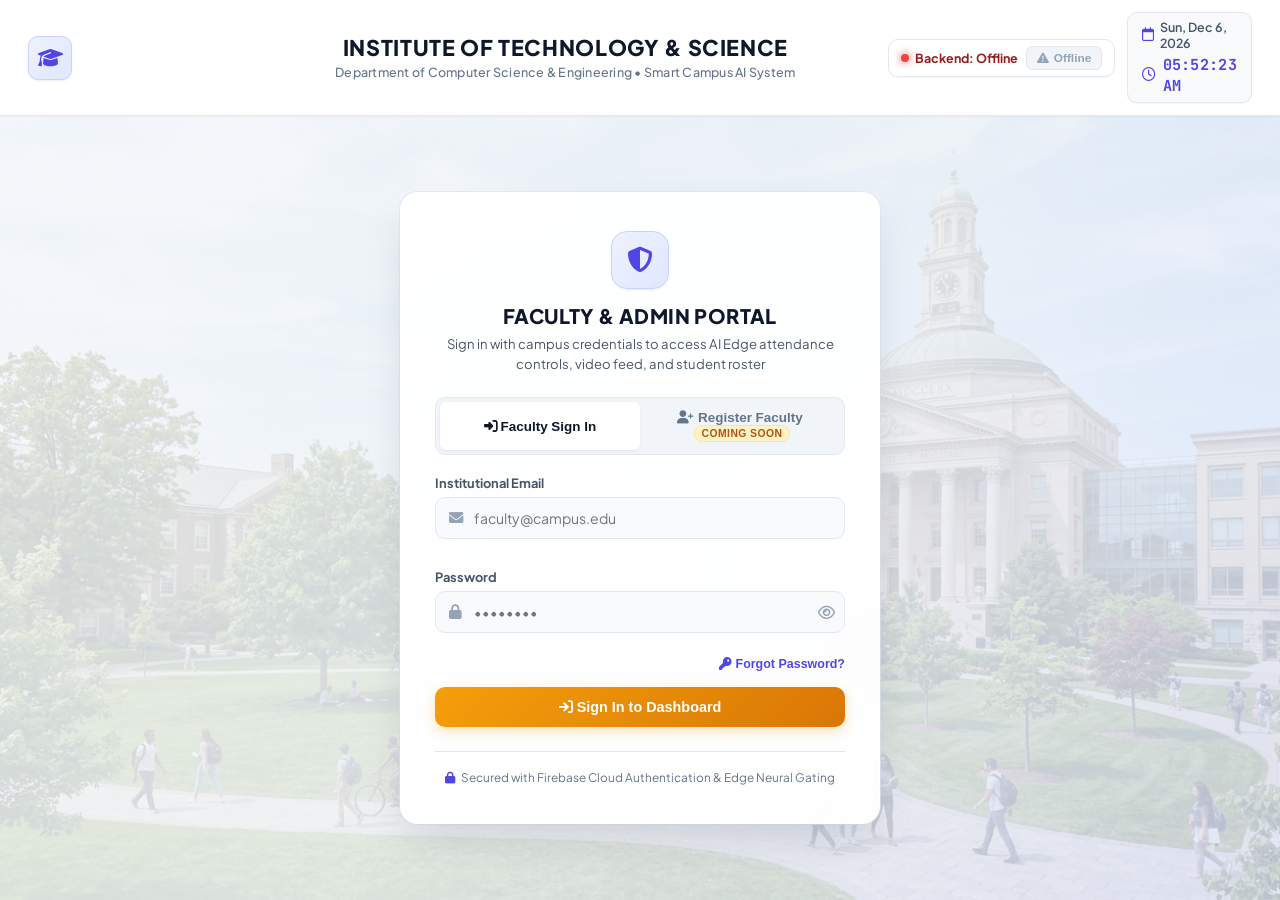
==== commit 3ad14e2d: "feat: add full-stack AI face recognition attendance system with backend, frontend, database, and aut" ====
--- a/frontend/index.html
+++ b/frontend/index.html
@@ -50,6 +50,18 @@
                 <p class="college-subtitle">Department of Computer Science & Engineering • Smart Campus AI System</p>
             </div>
             <div class="top-nav-right">
+                <!-- Backend Server Health & Power Toggle Widget -->
+                <div class="backend-power-widget" id="backendPowerWidget">
+                    <div class="backend-status-pill offline" id="backendStatusPill" title="FastAPI Backend Health Status (Port 8080)">
+                        <span class="backend-status-dot" id="backendStatusDot"></span>
+                        <span class="backend-status-text" id="backendStatusText">Backend: Connecting...</span>
+                    </div>
+                    <button type="button" class="btn-backend-power is-standby" id="btnBackendPower" title="Toggle AI Vision Engine and Camera on/off">
+                        <i class="fa-solid fa-power-off" id="backendPowerIcon"></i>
+                        <span id="backendPowerBtnText">Turn Off</span>
+                    </button>
+                </div>
+
                 <div class="date-time-widget">
                     <div class="date-row">
                         <i class="fa-regular fa-calendar widget-icon"></i>
--- a/frontend/css/style.css
+++ b/frontend/css/style.css
@@ -169,6 +169,122 @@
     display: flex;
     align-items: center;
     justify-content: flex-end;
+    gap: 12px;
+}
+
+/* Backend Server Status & Power Toggle Widget */
+.backend-power-widget {
+    display: flex;
+    align-items: center;
+    gap: 8px;
+    background: #ffffff;
+    border: 1px solid var(--border-color);
+    padding: 6px 12px;
+    border-radius: var(--radius-sm);
+    box-shadow: var(--shadow-xs);
+    transition: all 0.2s ease;
+}
+
+.backend-power-widget:hover {
+    box-shadow: var(--shadow-sm);
+}
+
+.backend-status-pill {
+    display: inline-flex;
+    align-items: center;
+    gap: 6px;
+    font-size: 0.78rem;
+    font-weight: 700;
+    color: #64748b;
+    user-select: none;
+    white-space: nowrap;
+}
+
+.backend-status-dot {
+    width: 8px;
+    height: 8px;
+    border-radius: 50%;
+    background: #94a3b8;
+    display: inline-block;
+    transition: all 0.3s ease;
+}
+
+.backend-status-pill.online {
+    color: #065f46;
+}
+
+.backend-status-pill.online .backend-status-dot {
+    background: #10b981;
+    box-shadow: 0 0 8px #10b981;
+    animation: pulse 1.8s infinite;
+}
+
+.backend-status-pill.standby {
+    color: #92400e;
+}
+
+.backend-status-pill.standby .backend-status-dot {
+    background: #f59e0b;
+    box-shadow: 0 0 8px #f59e0b;
+}
+
+.backend-status-pill.offline {
+    color: #991b1b;
+}
+
+.backend-status-pill.offline .backend-status-dot {
+    background: #ef4444;
+    box-shadow: 0 0 8px #ef4444;
+}
+
+.btn-backend-power {
+    display: inline-flex;
+    align-items: center;
+    gap: 5px;
+    padding: 4px 10px;
+    border-radius: 6px;
+    font-size: 0.74rem;
+    font-weight: 700;
+    cursor: pointer;
+    border: 1px solid #cbd5e1;
+    transition: all 0.2s ease;
+    background: #f8fafc;
+    color: #475569;
+    white-space: nowrap;
+}
+
+.btn-backend-power:hover {
+    transform: translateY(-1px);
+    box-shadow: 0 2px 6px rgba(0,0,0,0.08);
+}
+
+.btn-backend-power.is-active {
+    background: #fee2e2;
+    color: #dc2626;
+    border-color: #fca5a5;
+}
+
+.btn-backend-power.is-active:hover {
+    background: #fecaca;
+    color: #b91c1c;
+}
+
+.btn-backend-power.is-standby {
+    background: #ecfdf5;
+    color: #059669;
+    border-color: #6ee7b7;
+}
+
+.btn-backend-power.is-standby:hover {
+    background: #d1fae5;
+    color: #047857;
+}
+
+.btn-backend-power.is-offline {
+    background: #f1f5f9;
+    color: #94a3b8;
+    border-color: #e2e8f0;
+    cursor: not-allowed;
 }
 
 .date-time-widget {
@@ -401,9 +517,15 @@
 
 .kiosk-grid {
     display: grid;
-    grid-template-columns: 1.15fr 0.85fr;
+    grid-template-columns: 1fr 1.2fr;
     gap: 20px;
     align-items: start;
+}
+
+@media (max-width: 1100px) {
+    .kiosk-grid {
+        grid-template-columns: 1fr;
+    }
 }
 
 .video-column {
@@ -538,6 +660,89 @@
 .badge-night {
     color: #fbbf24;
     border-color: rgba(245, 158, 11, 0.3);
+}
+
+/* Compact Video Overlay Camera Switcher (Top Right) */
+.video-overlay-camera-ctrls {
+    position: absolute;
+    top: 10px;
+    right: 10px;
+    z-index: 20;
+    display: flex;
+    align-items: center;
+    gap: 6px;
+    background: rgba(15, 23, 42, 0.82);
+    backdrop-filter: blur(10px);
+    -webkit-backdrop-filter: blur(10px);
+    padding: 4px 6px;
+    border-radius: var(--radius-sm);
+    border: 1px solid rgba(255, 255, 255, 0.18);
+    box-shadow: 0 4px 14px rgba(0, 0, 0, 0.35);
+}
+
+.overlay-cam-select {
+    background: rgba(30, 41, 59, 0.95);
+    color: #f8fafc;
+    border: 1px solid rgba(255, 255, 255, 0.2);
+    border-radius: 6px;
+    padding: 4px 8px 4px 22px;
+    font-size: 0.74rem;
+    font-weight: 600;
+    cursor: pointer;
+    max-width: 145px;
+    text-overflow: ellipsis;
+    outline: none;
+    transition: border-color 0.2s ease;
+}
+
+.overlay-cam-select:focus {
+    border-color: #6366f1;
+}
+
+.overlay-cam-btn {
+    display: inline-flex;
+    align-items: center;
+    gap: 4px;
+    background: #4f46e5;
+    color: #ffffff;
+    border: 1px solid #6366f1;
+    border-radius: 6px;
+    padding: 4px 8px;
+    font-size: 0.72rem;
+    font-weight: 700;
+    cursor: pointer;
+    white-space: nowrap;
+    transition: background-color 0.2s ease, transform 0.1s ease;
+}
+
+.overlay-cam-btn:hover {
+    background: #4338ca;
+    transform: scale(1.02);
+}
+
+.overlay-cam-btn-icon {
+    display: inline-flex;
+    align-items: center;
+    justify-content: center;
+    background: rgba(255, 255, 255, 0.12);
+    color: #e2e8f0;
+    border: 1px solid rgba(255, 255, 255, 0.2);
+    border-radius: 6px;
+    width: 26px;
+    height: 26px;
+    font-size: 0.72rem;
+    cursor: pointer;
+    transition: background-color 0.2s ease;
+}
+
+.overlay-cam-btn-icon:hover {
+    background: rgba(255, 255, 255, 0.25);
+    color: #ffffff;
+}
+
+.class-dashboard-card {
+    min-height: 480px;
+    height: auto !important;
 }
 
 .video-controls {
@@ -1699,20 +1904,25 @@
 
 .live-student-grid {
     display: grid;
-    grid-template-columns: repeat(auto-fill, minmax(230px, 1fr));
-    gap: 12px;
+    grid-template-columns: repeat(auto-fill, minmax(240px, 1fr));
+    gap: 14px;
 }
 
 .student-presence-card {
     background: #ffffff;
     border-radius: var(--radius-sm);
-    padding: 12px;
-    border: 1px solid var(--border-color);
-    display: flex;
-    align-items: center;
-    gap: 12px;
+    padding: 12px 14px;
+    border: 1px solid var(--border-color);
+    display: flex !important;
+    flex-direction: column !important;
+    justify-content: space-between !important;
+    gap: 10px;
     box-shadow: var(--shadow-sm);
     transition: transform 0.2s ease, box-shadow 0.2s ease;
+    box-sizing: border-box;
+    overflow: hidden;
+    min-height: 112px;
+    min-width: 0;
 }
 
 .student-presence-card:hover {
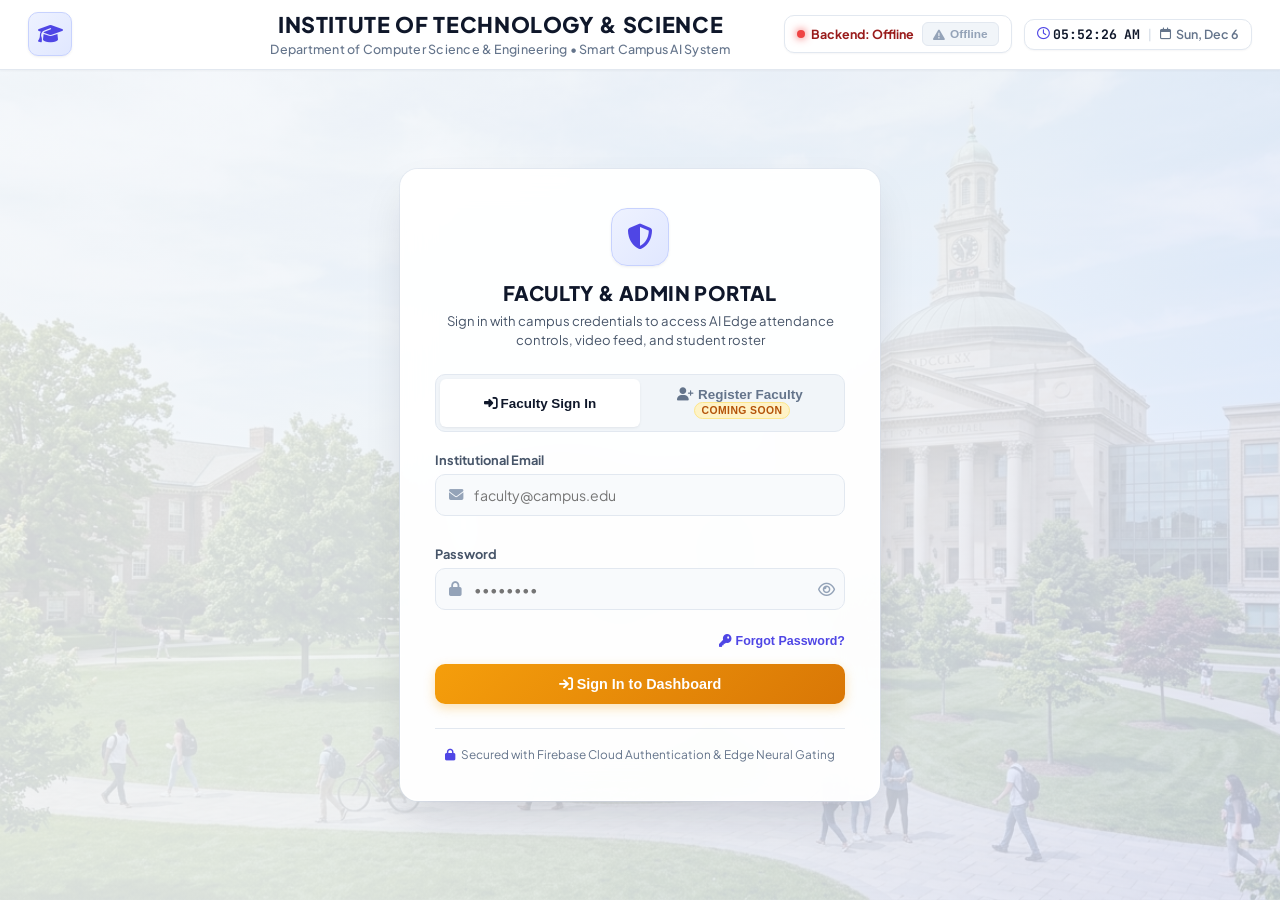
==== commit 775024db: "feat: add frontend UI, face recognition engine, database, and camera testing scripts" ====
--- a/frontend/index.html
+++ b/frontend/index.html
@@ -62,14 +62,15 @@
                     </button>
                 </div>
 
-                <div class="date-time-widget">
+                <div class="date-time-widget" id="dateTimeWidget" title="Institutional System Clock">
+                    <div class="time-row">
+                        <i class="fa-regular fa-clock widget-icon" style="color: var(--accent-indigo);"></i>
+                        <span id="systemClock">00:00:00</span>
+                    </div>
+                    <span class="dt-divider">|</span>
                     <div class="date-row">
-                        <i class="fa-regular fa-calendar widget-icon"></i>
-                        <span id="systemDate">Loading Date...</span>
-                    </div>
-                    <div class="time-row">
-                        <i class="fa-regular fa-clock widget-icon"></i>
-                        <span id="systemClock">00:00:00</span>
+                        <i class="fa-regular fa-calendar widget-icon" style="color: #64748b;"></i>
+                        <span id="systemDate">Loading...</span>
                     </div>
                 </div>
             </div>
--- a/frontend/css/style.css
+++ b/frontend/css/style.css
@@ -288,40 +288,59 @@
 }
 
 .date-time-widget {
-    display: flex;
-    flex-direction: column;
-    align-items: flex-end;
-    gap: 3px;
-    padding: 6px 14px;
-    background: #f8fafc;
+    display: inline-flex;
+    flex-direction: row;
+    align-items: center;
+    gap: 8px;
+    padding: 6px 12px;
+    background: #ffffff;
     border: 1px solid var(--border-color);
     border-radius: var(--radius-sm);
     box-shadow: var(--shadow-xs);
+    white-space: nowrap;
+    user-select: none;
+    transition: all 0.2s ease;
+}
+
+.date-time-widget:hover {
+    box-shadow: var(--shadow-sm);
+}
+
+.time-row {
+    display: inline-flex;
+    align-items: center;
+    gap: 5px;
+    font-family: var(--font-mono);
+    font-size: 0.82rem;
+    font-weight: 700;
+    color: var(--text-primary);
+    letter-spacing: -0.01em;
+}
+
+.dt-divider {
+    color: #cbd5e1;
+    font-size: 0.76rem;
+    font-weight: 400;
 }
 
 .date-row {
-    display: flex;
-    align-items: center;
-    gap: 6px;
+    display: inline-flex;
+    align-items: center;
+    gap: 5px;
     font-size: 0.78rem;
     font-weight: 600;
-    color: var(--text-secondary);
-}
-
-.time-row {
-    display: flex;
-    align-items: center;
-    gap: 6px;
-    font-family: var(--font-mono);
-    font-size: 0.95rem;
-    font-weight: 700;
-    color: var(--accent-indigo);
-    letter-spacing: 0.02em;
+    color: var(--text-muted);
 }
 
 .widget-icon {
-    font-size: 0.85rem;
-    color: var(--accent-indigo);
+    font-size: 0.76rem;
+}
+
+@media (max-width: 960px) {
+    .date-time-widget .date-row,
+    .date-time-widget .dt-divider {
+        display: none;
+    }
 }
 
 /* ==========================================================================
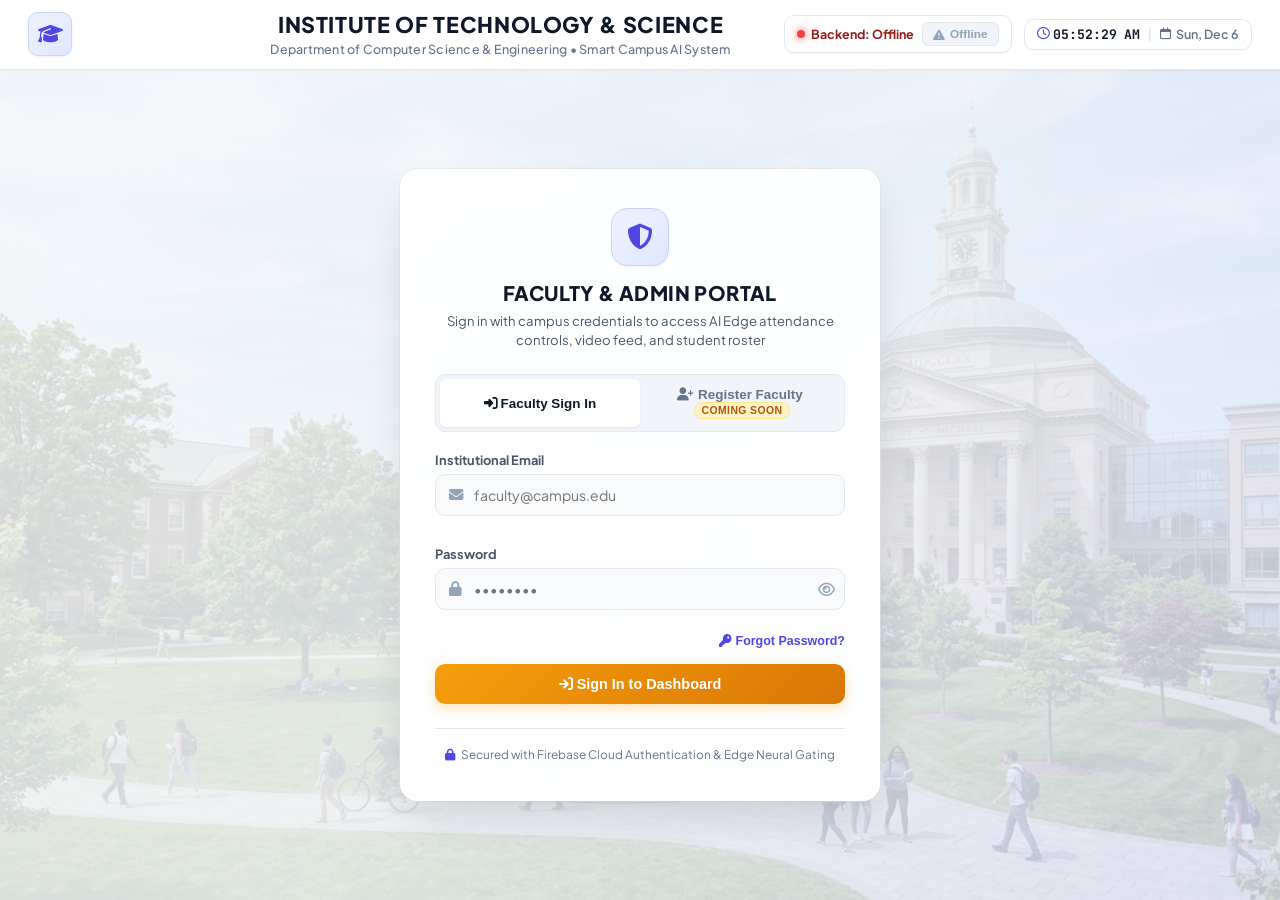
==== commit 2d0ddb15: "feat: implement full-stack AI attendance system with face recognition, liveness detection, and web i" ====
--- a/frontend/index.html
+++ b/frontend/index.html
@@ -281,6 +281,26 @@
                                     </button>
                                 </div>
                             </div>
+
+                            <!-- Dedicated Live Security Alert Banner (Fixed directly below camera feed) -->
+                            <div class="video-security-alert-bar" id="videoSecurityAlertBar" style="display: none;">
+                                <div class="security-alert-left">
+                                    <div class="security-alert-icon-wrap" id="secAlertIconWrap">
+                                        <i class="fa-solid fa-mobile-screen-button" id="secAlertIcon"></i>
+                                    </div>
+                                    <div class="security-alert-text">
+                                        <div class="security-alert-header">
+                                            <span class="security-alert-badge">SECURITY ALERT</span>
+                                            <span class="security-alert-count-pill" id="secAlertCountPill" style="display: none;">1</span>
+                                            <span class="security-alert-time" id="secAlertTime">--:--:--</span>
+                                        </div>
+                                        <div class="security-alert-message" id="secAlertMsg">Presentation attack blocked: Phone screen detected</div>
+                                    </div>
+                                </div>
+                                <button type="button" class="security-alert-close-btn" id="btnDismissSecAlert" title="Dismiss Alert">
+                                    <i class="fa-solid fa-xmark"></i>
+                                </button>
+                            </div>
                         </div>
 
                         <!-- Right Column: Class-Wise Live Presence & Timetable Routine Monitor -->
--- a/frontend/css/style.css
+++ b/frontend/css/style.css
@@ -757,6 +757,145 @@
 .overlay-cam-btn-icon:hover {
     background: rgba(255, 255, 255, 0.25);
     color: #ffffff;
+}
+
+/* Dedicated Video Security Alert Bar (Positioned directly below Camera Viewport) */
+.video-security-alert-bar {
+    display: flex;
+    align-items: center;
+    justify-content: space-between;
+    gap: 12px;
+    padding: 10px 16px;
+    border-radius: var(--radius-md);
+    background: linear-gradient(135deg, rgba(239, 68, 68, 0.12), rgba(185, 28, 28, 0.16));
+    border: 1.5px solid rgba(239, 68, 68, 0.45);
+    box-shadow: 0 4px 18px -2px rgba(239, 68, 68, 0.25);
+    backdrop-filter: blur(8px);
+    animation: alertSlideIn 0.3s cubic-bezier(0.16, 1, 0.3, 1) forwards;
+    transition: opacity 0.35s ease, transform 0.35s ease;
+}
+
+.video-security-alert-bar.pulse-update {
+    animation: alertPulseGlow 0.5s cubic-bezier(0.16, 1, 0.3, 1);
+}
+
+@keyframes alertSlideIn {
+    from {
+        opacity: 0;
+        transform: translateY(-6px);
+    }
+    to {
+        opacity: 1;
+        transform: translateY(0);
+    }
+}
+
+@keyframes alertPulseGlow {
+    0% {
+        box-shadow: 0 0 0 0 rgba(239, 68, 68, 0.7);
+        border-color: rgba(239, 68, 68, 0.9);
+    }
+    50% {
+        box-shadow: 0 0 20px 6px rgba(239, 68, 68, 0.45);
+        border-color: #ef4444;
+    }
+    100% {
+        box-shadow: 0 4px 18px -2px rgba(239, 68, 68, 0.25);
+        border-color: rgba(239, 68, 68, 0.45);
+    }
+}
+
+.security-alert-left {
+    display: flex;
+    align-items: center;
+    gap: 12px;
+    min-width: 0;
+}
+
+.security-alert-icon-wrap {
+    width: 36px;
+    height: 36px;
+    border-radius: 10px;
+    background: #fee2e2;
+    color: #dc2626;
+    border: 1px solid #fca5a5;
+    display: flex;
+    align-items: center;
+    justify-content: center;
+    font-size: 1.1rem;
+    flex-shrink: 0;
+    transition: transform 0.2s ease;
+}
+
+.security-alert-text {
+    display: flex;
+    flex-direction: column;
+    gap: 2px;
+    min-width: 0;
+}
+
+.security-alert-header {
+    display: flex;
+    align-items: center;
+    gap: 8px;
+    flex-wrap: wrap;
+}
+
+.security-alert-badge {
+    font-size: 0.68rem;
+    font-weight: 800;
+    letter-spacing: 0.05em;
+    text-transform: uppercase;
+    color: #b91c1c;
+    background: #fecaca;
+    padding: 2px 7px;
+    border-radius: 4px;
+    border: 1px solid #f87171;
+}
+
+.security-alert-count-pill {
+    font-size: 0.68rem;
+    font-weight: 800;
+    color: #ffffff;
+    background: #dc2626;
+    padding: 1px 6px;
+    border-radius: 10px;
+}
+
+.security-alert-time {
+    font-size: 0.72rem;
+    font-weight: 600;
+    color: #991b1b;
+}
+
+.security-alert-message {
+    font-size: 0.82rem;
+    font-weight: 700;
+    color: #7f1d1d;
+    white-space: nowrap;
+    overflow: hidden;
+    text-overflow: ellipsis;
+}
+
+.security-alert-close-btn {
+    background: transparent;
+    border: none;
+    color: #991b1b;
+    width: 28px;
+    height: 28px;
+    border-radius: 6px;
+    cursor: pointer;
+    display: flex;
+    align-items: center;
+    justify-content: center;
+    font-size: 0.85rem;
+    transition: background-color 0.2s ease, color 0.2s ease;
+    flex-shrink: 0;
+}
+
+.security-alert-close-btn:hover {
+    background: rgba(239, 68, 68, 0.15);
+    color: #7f1d1d;
 }
 
 .class-dashboard-card {
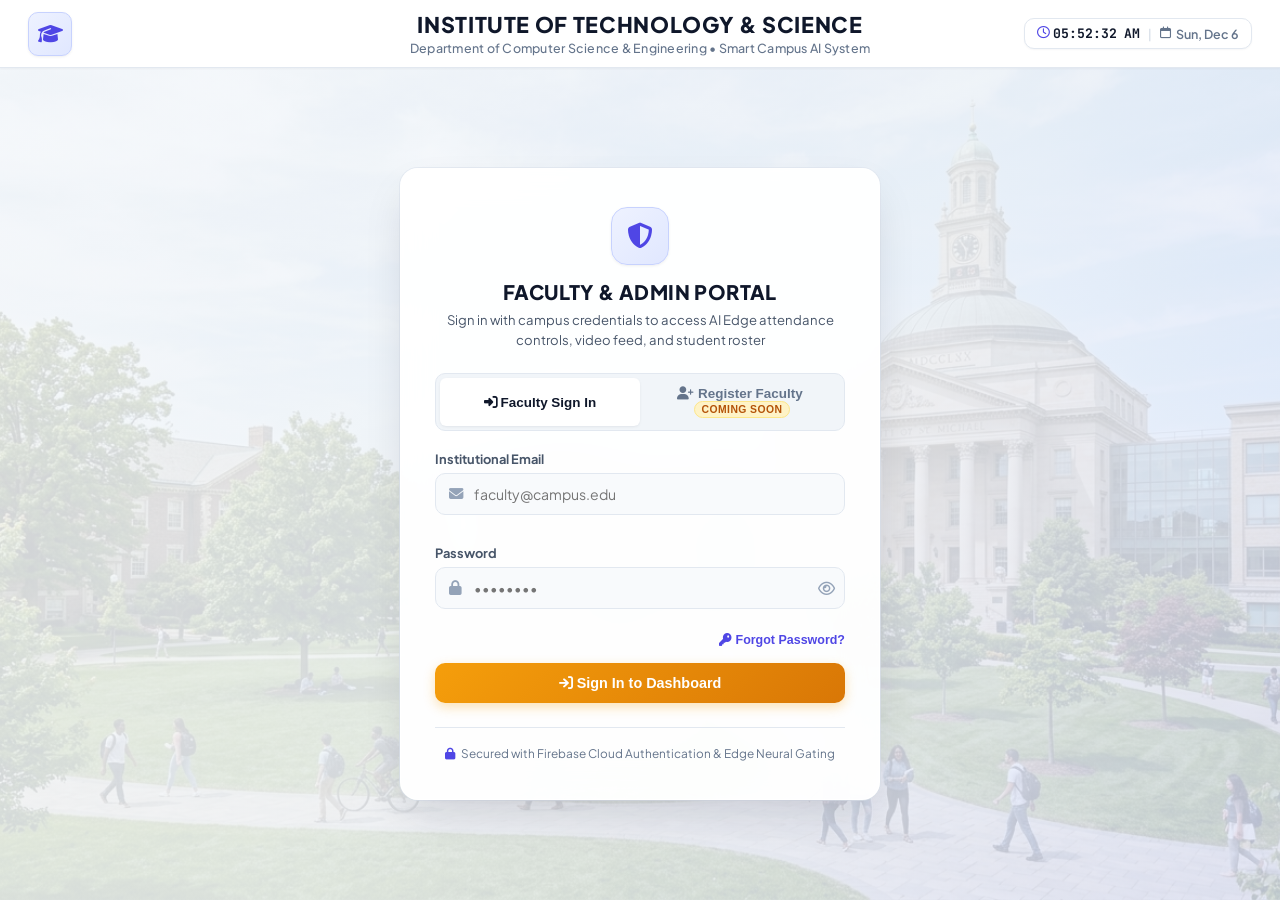
==== commit b90d8a0d: "feat: add frontend application structure and modern UI stylesheet" ====
--- a/frontend/index.html
+++ b/frontend/index.html
@@ -50,18 +50,6 @@
                 <p class="college-subtitle">Department of Computer Science & Engineering • Smart Campus AI System</p>
             </div>
             <div class="top-nav-right">
-                <!-- Backend Server Health & Power Toggle Widget -->
-                <div class="backend-power-widget" id="backendPowerWidget">
-                    <div class="backend-status-pill offline" id="backendStatusPill" title="FastAPI Backend Health Status (Port 8080)">
-                        <span class="backend-status-dot" id="backendStatusDot"></span>
-                        <span class="backend-status-text" id="backendStatusText">Backend: Connecting...</span>
-                    </div>
-                    <button type="button" class="btn-backend-power is-standby" id="btnBackendPower" title="Toggle AI Vision Engine and Camera on/off">
-                        <i class="fa-solid fa-power-off" id="backendPowerIcon"></i>
-                        <span id="backendPowerBtnText">Turn Off</span>
-                    </button>
-                </div>
-
                 <div class="date-time-widget" id="dateTimeWidget" title="Institutional System Clock">
                     <div class="time-row">
                         <i class="fa-regular fa-clock widget-icon" style="color: var(--accent-indigo);"></i>
@@ -212,9 +200,16 @@
             <!-- Sub-Navigation Action Bar (Pills, Tabs, and Profile Controls) -->
             <div class="sub-nav-bar">
                 <div class="sub-nav-left">
-                    <div class="status-pill" id="sessionPill">
-                        <div class="pulse-dot inactive"></div>
-                        <span>GATED / INACTIVE</span>
+                    <!-- Backend Server Health & Power Toggle Widget -->
+                    <div class="backend-power-widget" id="backendPowerWidget">
+                        <div class="backend-status-pill offline" id="backendStatusPill" title="FastAPI Backend Health Status (Port 8080)">
+                            <span class="backend-status-dot" id="backendStatusDot"></span>
+                            <span class="backend-status-text" id="backendStatusText">Backend: Connecting...</span>
+                        </div>
+                        <button type="button" class="btn-backend-power is-standby" id="btnBackendPower" title="Toggle AI Vision Engine and Camera on/off">
+                            <i class="fa-solid fa-power-off" id="backendPowerIcon"></i>
+                            <span id="backendPowerBtnText">Turn Off</span>
+                        </button>
                     </div>
                 </div>
 
@@ -305,88 +300,84 @@
 
                         <!-- Right Column: Class-Wise Live Presence & Timetable Routine Monitor -->
                         <div class="data-column">
-                            <div class="feed-card class-dashboard-card" style="padding: 18px 20px; height: auto;">
+                            <div class="feed-card class-dashboard-card" style="padding: 10px 14px; height: auto;">
                                 <!-- Dashboard Header with Lecture Session Button & Email Trigger -->
-                                <div style="display: flex; justify-content: space-between; align-items: center; flex-wrap: wrap; gap: 10px; margin-bottom: 12px;">
+                                <div style="display: flex; justify-content: space-between; align-items: center; flex-wrap: wrap; gap: 8px; margin-bottom: 8px;">
                                     <div>
-                                        <h3 style="margin: 0; font-size: 1.1rem; font-weight: 800; color: #0f172a; display: flex; align-items: center; gap: 8px;">
+                                        <h3 style="margin: 0; font-size: 0.95rem; font-weight: 800; color: #0f172a; display: flex; align-items: center; gap: 6px;">
                                             <i class="fa-solid fa-users-viewfinder" style="color: var(--accent-indigo);"></i>
                                             <span>Class-Wise Live Presence</span>
                                         </h3>
-                                        <p style="margin: 3px 0 0 0; font-size: 0.75rem; color: var(--text-muted);">
+                                        <p style="margin: 1px 0 0 0; font-size: 0.7rem; color: var(--text-muted);">
                                             Real-time student detection & routine monitor
                                         </p>
                                     </div>
                                     
-                                    <div style="display: flex; gap: 8px; align-items: center;">
-                                        <button class="fp-action-btn" id="btnToggleSession" style="background: linear-gradient(135deg, #10b981, #059669); padding: 7px 14px; font-size: 0.8rem; font-weight: 700;">
+                                    <div style="display: flex; gap: 6px; align-items: center;">
+                                        <button class="fp-action-btn" id="btnToggleSession" style="background: linear-gradient(135deg, #10b981, #059669); padding: 5px 11px; font-size: 0.75rem; font-weight: 700; border-radius: 6px;">
                                             <i class="fa-solid fa-play"></i> Start Lecture
                                         </button>
-                                        <button type="button" class="btn-ctrl" id="btnResetAttendance" title="Reset and Retake Attendance" style="padding: 7px 12px; font-size: 0.78rem; font-weight: 700; background: #fff1f2; border: 1px solid #fecdd3; color: #e11d48; cursor: pointer; border-radius: 8px; transition: all 0.2s ease;">
+                                        <button type="button" class="btn-ctrl" id="btnResetAttendance" title="Reset and Retake Attendance" style="padding: 5px 10px; font-size: 0.74rem; font-weight: 700; background: #fff1f2; border: 1px solid #fecdd3; color: #e11d48; cursor: pointer; border-radius: 6px; transition: all 0.2s ease;">
                                             <i class="fa-solid fa-rotate-left"></i> Retake Attendance
                                         </button>
-                                        <button type="button" class="btn-ctrl" id="btnOpenEmailModal" title="Send Daily Summary Emails" style="padding: 7px 12px; font-size: 0.78rem; font-weight: 700; background: linear-gradient(135deg, rgba(79, 70, 229, 0.08), rgba(16, 185, 129, 0.08)); border: 1px solid rgba(79, 70, 229, 0.3); color: var(--accent-indigo);">
+                                        <button type="button" class="btn-ctrl" id="btnOpenEmailModal" title="Send Daily Summary Emails" style="padding: 5px 10px; font-size: 0.74rem; font-weight: 700; background: linear-gradient(135deg, rgba(79, 70, 229, 0.08), rgba(16, 185, 129, 0.08)); border: 1px solid rgba(79, 70, 229, 0.3); color: var(--accent-indigo); border-radius: 6px;">
                                             <i class="fa-solid fa-envelope-circle-check"></i> Summary
                                         </button>
                                     </div>
                                 </div>
 
                                 <!-- Lecture Session Status Mini-Banner -->
-                                <div class="teacher-banner session-inactive" id="teacherBanner" style="margin-bottom: 12px; padding: 8px 12px;">
-                                    <div class="banner-info" style="gap: 10px;">
-                                        <div class="banner-icon" id="bannerIcon" style="width: 32px; height: 32px; font-size: 1rem;"><i class="fa-solid fa-lock"></i></div>
+                                <div class="teacher-banner session-inactive" id="teacherBanner" style="margin-bottom: 6px; padding: 6px 10px;">
+                                    <div class="banner-info" style="gap: 8px;">
+                                        <div class="banner-icon" id="bannerIcon" style="width: 26px; height: 26px; font-size: 0.85rem;"><i class="fa-solid fa-lock"></i></div>
                                         <div class="banner-details">
-                                            <h4 id="bannerTitle" style="font-size: 0.85rem; margin: 0; font-weight: 700;">Lecture Session Inactive</h4>
-                                            <p id="bannerSub" style="margin: 2px 0 0 0; font-size: 0.73rem; color: #64748b;">Click "Start Lecture" to begin live attendance logging</p>
-                                        </div>
-                                    </div>
-                                </div>
-
-                                <!-- Class Selection Filter Tabs -->
-                                <div class="class-filter-bar" style="margin-bottom: 12px;">
-                                    <span style="font-size: 0.74rem; font-weight: 700; color: #64748b; margin-right: 4px;"><i class="fa-solid fa-filter"></i> Class:</span>
-                                    <button type="button" class="btn-class-pill active" data-class="ALL" id="btnClassALL"><i class="fa-solid fa-layer-group"></i> All</button>
-                                    <button type="button" class="btn-class-pill" data-class="CSE" id="btnClassCSE">CSE</button>
-                                    <button type="button" class="btn-class-pill" data-class="ECE" id="btnClassECE">ECE</button>
+                                            <h4 id="bannerTitle" style="font-size: 0.8rem; margin: 0; font-weight: 700;">Lecture Session Inactive</h4>
+                                            <p id="bannerSub" style="margin: 1px 0 0 0; font-size: 0.7rem; color: #64748b;">Click "Start Lecture" to begin live attendance logging</p>
+                                        </div>
+                                    </div>
                                 </div>
 
                                 <!-- Active Lecture & Scheduled Teacher Presence Card (Blinks Yellow if Teacher is >5 mins late) -->
-                                <div class="teacher-presence-card" id="teacherPresenceCard" style="margin-bottom: 12px;">
-                                    <div style="display: flex; align-items: center; gap: 12px;">
-                                        <div id="teacherAvatarBox" style="width: 38px; height: 38px; border-radius: 10px; background: #e0e7ff; color: var(--accent-indigo); display: flex; align-items: center; justify-content: center; font-size: 1.15rem; border: 1px solid #c7d2fe; flex-shrink: 0;">
+                                <div class="teacher-presence-card" id="teacherPresenceCard" style="margin-bottom: 8px; padding: 6px 10px;">
+                                    <div style="display: flex; align-items: center; gap: 8px;">
+                                        <div id="teacherAvatarBox" style="width: 28px; height: 28px; border-radius: 6px; background: #e0e7ff; color: var(--accent-indigo); display: flex; align-items: center; justify-content: center; font-size: 0.95rem; border: 1px solid #c7d2fe; flex-shrink: 0;">
                                             <i class="fa-solid fa-chalkboard-user"></i>
                                         </div>
                                         <div>
-                                            <div style="display: flex; align-items: center; gap: 8px;">
-                                                <h4 style="margin: 0; font-size: 0.9rem; font-weight: 800; color: #0f172a;" id="activeTeacherName">Scheduled Faculty</h4>
-                                                <span class="badge" style="font-size: 0.68rem; background: #f1f5f9; color: #475569; border: 1px solid #e2e8f0;" id="activeTimeSlotBadge">No Active Slot</span>
-                                            </div>
-                                            <p style="margin: 2px 0 0 0; font-size: 0.74rem; color: var(--text-muted);" id="activeSubjectDesc">
+                                            <div style="display: flex; align-items: center; gap: 6px;">
+                                                <h4 style="margin: 0; font-size: 0.82rem; font-weight: 800; color: #0f172a;" id="activeTeacherName">Scheduled Faculty</h4>
+                                                <span class="badge" style="font-size: 0.65rem; padding: 1px 5px; background: #f1f5f9; color: #475569; border: 1px solid #e2e8f0;" id="activeTimeSlotBadge">No Active Slot</span>
+                                            </div>
+                                            <p style="margin: 1px 0 0 0; font-size: 0.69rem; color: var(--text-muted);" id="activeSubjectDesc">
                                                 Lecture Subject: <strong id="activeSubjectName">Standby / Unscheduled</strong> | Room: <span id="activeRoomName">Room 101</span>
                                             </p>
                                         </div>
                                     </div>
                                     
                                     <div id="teacherPresenceBadgeContainer">
-                                        <span class="badge-status-absent" id="teacherPresenceBadge" style="font-size: 0.76rem; padding: 5px 12px;">
+                                        <span class="badge-status-absent" id="teacherPresenceBadge" style="font-size: 0.7rem; padding: 3px 8px;">
                                             <i class="fa-solid fa-clock"></i> TEACHER NOT PRESENT
                                         </span>
                                     </div>
                                 </div>
 
+                                <!-- Integrated Class Selection Filter Tabs & Presence Count Bar -->
+                                <div style="display: flex; justify-content: space-between; align-items: center; margin-bottom: 8px; padding: 4px 8px; background: #f8fafc; border-radius: 6px; border: 1px solid var(--border-color);">
+                                    <div class="class-filter-bar" style="margin: 0; padding: 0; background: transparent; border: none; box-shadow: none; display: flex; align-items: center; gap: 4px;">
+                                        <span style="font-size: 0.72rem; font-weight: 700; color: #64748b; margin-right: 2px;"><i class="fa-solid fa-filter"></i> Class:</span>
+                                        <button type="button" class="btn-class-pill active" data-class="ALL" id="btnClassALL" style="padding: 2px 7px; font-size: 0.7rem; border-radius: 4px;"><i class="fa-solid fa-layer-group"></i> All</button>
+                                        <button type="button" class="btn-class-pill" data-class="CSE" id="btnClassCSE" style="padding: 2px 7px; font-size: 0.7rem; border-radius: 4px;">CSE</button>
+                                        <button type="button" class="btn-class-pill" data-class="ECE" id="btnClassECE" style="padding: 2px 7px; font-size: 0.7rem; border-radius: 4px;">ECE</button>
+                                    </div>
+                                    <div style="font-size: 0.73rem; font-weight: 700; color: #64748b;">
+                                        Present: <span style="color: #10b981; font-weight: 800;" id="classPresentCount">0</span> / Enrolled: <span id="classTotalCount" style="font-weight: 800;">0</span>
+                                    </div>
+                                </div>
+
                                 <!-- Live Enrolled Students Presence Grid -->
                                 <div>
-                                    <div style="display: flex; justify-content: space-between; align-items: center; margin-bottom: 10px;">
-                                        <h4 style="margin: 0; font-size: 0.88rem; font-weight: 700; color: #334155;">
-                                            <i class="fa-solid fa-user-check"></i> Class Student Roster Presence:
-                                        </h4>
-                                        <div style="font-size: 0.78rem; font-weight: 700; color: #64748b;">
-                                            Present: <span style="color: #10b981; font-weight: 800;" id="classPresentCount">0</span> / Enrolled: <span id="classTotalCount" style="font-weight: 800;">0</span>
-                                        </div>
-                                    </div>
-
-                                    <div class="live-student-grid" id="liveStudentsPresenceGrid" style="max-height: 380px; overflow-y: auto; padding-right: 4px;">
-                                        <div style="text-align: center; color: #94a3b8; grid-column: 1 / -1; padding: 24px;">Loading class roster presence...</div>
+                                    <div class="live-student-grid" id="liveStudentsPresenceGrid" style="max-height: 420px; overflow-y: auto; padding-right: 4px;">
+                                        <div style="text-align: center; color: #94a3b8; grid-column: 1 / -1; padding: 20px;">Loading class roster presence...</div>
                                     </div>
                                 </div>
                             </div>
--- a/frontend/css/style.css
+++ b/frontend/css/style.css
@@ -97,10 +97,12 @@
    ========================================================================== */
 
 .top-nav {
+    position: relative;
     display: flex;
     align-items: center;
     justify-content: space-between;
-    padding: 12px 28px;
+    min-height: 68px;
+    padding: 10px 28px;
     background: #ffffff;
     border-bottom: 1px solid var(--border-color);
     box-shadow: var(--shadow-xs);
@@ -109,9 +111,9 @@
 }
 
 .top-nav-left {
-    flex: 1;
-    display: flex;
-    align-items: center;
+    display: flex;
+    align-items: center;
+    z-index: 2;
 }
 
 .college-crest {
@@ -139,12 +141,19 @@
 }
 
 .top-nav-center {
-    flex: 3;
+    position: absolute;
+    left: 50%;
+    top: 50%;
+    transform: translate(-50%, -50%);
     text-align: center;
     display: flex;
     flex-direction: column;
     align-items: center;
     justify-content: center;
+    pointer-events: auto;
+    z-index: 1;
+    width: max-content;
+    max-width: calc(100% - 440px);
 }
 
 .college-title {
@@ -154,6 +163,9 @@
     color: #0f172a;
     line-height: 1.2;
     text-transform: uppercase;
+    white-space: nowrap;
+    overflow: hidden;
+    text-overflow: ellipsis;
 }
 
 .college-subtitle {
@@ -162,14 +174,18 @@
     color: var(--text-muted);
     letter-spacing: 0.02em;
     margin-top: 3px;
+    white-space: nowrap;
+    overflow: hidden;
+    text-overflow: ellipsis;
 }
 
 .top-nav-right {
-    flex: 1;
     display: flex;
     align-items: center;
     justify-content: flex-end;
     gap: 12px;
+    z-index: 2;
+    margin-left: auto;
 }
 
 /* Backend Server Status & Power Toggle Widget */
@@ -179,8 +195,8 @@
     gap: 8px;
     background: #ffffff;
     border: 1px solid var(--border-color);
-    padding: 6px 12px;
-    border-radius: var(--radius-sm);
+    padding: 4px 10px;
+    border-radius: var(--radius-full);
     box-shadow: var(--shadow-xs);
     transition: all 0.2s ease;
 }
@@ -193,7 +209,7 @@
     display: inline-flex;
     align-items: center;
     gap: 6px;
-    font-size: 0.78rem;
+    font-size: 0.76rem;
     font-weight: 700;
     color: #64748b;
     user-select: none;
@@ -241,8 +257,8 @@
     display: inline-flex;
     align-items: center;
     gap: 5px;
-    padding: 4px 10px;
-    border-radius: 6px;
+    padding: 3px 10px;
+    border-radius: var(--radius-full);
     font-size: 0.74rem;
     font-weight: 700;
     cursor: pointer;
@@ -336,11 +352,71 @@
     font-size: 0.76rem;
 }
 
+@media (max-width: 1100px) {
+    .top-nav-center {
+        max-width: calc(100% - 520px);
+    }
+    .college-title {
+        font-size: 1.15rem;
+    }
+    .college-subtitle {
+        font-size: 0.72rem;
+    }
+}
+
 @media (max-width: 960px) {
     .date-time-widget .date-row,
     .date-time-widget .dt-divider {
         display: none;
     }
+
+    .top-nav {
+        flex-wrap: wrap;
+        padding: 10px 16px;
+        min-height: auto;
+        gap: 8px;
+    }
+
+    .top-nav-center {
+        position: static;
+        transform: none;
+        order: -1;
+        width: 100%;
+        max-width: 100%;
+        margin-bottom: 4px;
+    }
+
+    .top-nav-left {
+        order: 1;
+    }
+
+    .top-nav-right {
+        order: 2;
+    }
+
+    .sub-nav-bar {
+        flex-wrap: wrap;
+        padding: 8px 16px;
+        min-height: auto;
+        gap: 8px;
+    }
+
+    .nav-tabs {
+        position: static;
+        transform: none;
+        order: -1;
+        width: 100%;
+        justify-content: center;
+        margin-bottom: 4px;
+    }
+
+    .sub-nav-left {
+        order: 1;
+    }
+
+    .sub-nav-right {
+        order: 2;
+    }
 }
 
 /* ==========================================================================
@@ -348,9 +424,11 @@
    ========================================================================== */
 
 .sub-nav-bar {
+    position: relative;
     display: flex;
     align-items: center;
     justify-content: space-between;
+    min-height: 52px;
     padding: 8px 28px;
     background: #ffffff;
     border-bottom: 1px solid var(--border-color);
@@ -362,6 +440,7 @@
 .sub-nav-left {
     display: flex;
     align-items: center;
+    z-index: 2;
 }
 
 .status-pill {
@@ -401,6 +480,10 @@
 
 /* Navigation Tab Buttons */
 .nav-tabs {
+    position: absolute;
+    left: 50%;
+    top: 50%;
+    transform: translate(-50%, -50%);
     display: flex;
     align-items: center;
     gap: 6px;
@@ -408,6 +491,7 @@
     padding: 4px;
     border-radius: var(--radius-full);
     border: 1px solid var(--border-color);
+    z-index: 1;
 }
 
 .tab-btn {
@@ -440,6 +524,8 @@
     display: flex;
     align-items: center;
     gap: 10px;
+    z-index: 2;
+    margin-left: auto;
 }
 
 .auth-pill-btn {
@@ -2010,42 +2096,36 @@
 .teacher-presence-card {
     background: #ffffff;
     border: 1px solid var(--border-color);
-    border-radius: var(--radius-md);
-    padding: 16px 20px;
-    box-shadow: var(--shadow-sm);
+    border-radius: var(--radius-sm);
+    padding: 6px 12px;
+    box-shadow: var(--shadow-xs);
     display: flex;
     justify-content: space-between;
     align-items: center;
-    transition: all 0.3s ease;
-    margin-bottom: 16px;
+    transition: all 0.2s ease;
+    margin-bottom: 8px;
 }
 
 .class-filter-bar {
     display: flex;
-    gap: 8px;
+    gap: 4px;
     flex-wrap: wrap;
     align-items: center;
-    margin-bottom: 16px;
-    background: #ffffff;
-    padding: 10px 14px;
-    border-radius: var(--radius-md);
-    border: 1px solid var(--border-color);
-    box-shadow: var(--shadow-sm);
 }
 
 .btn-class-pill {
-    padding: 6px 14px;
-    border-radius: 20px;
-    font-size: 0.8rem;
+    padding: 3px 8px;
+    border-radius: 4px;
+    font-size: 0.72rem;
     font-weight: 700;
     border: 1px solid #e2e8f0;
-    background: #f8fafc;
+    background: #ffffff;
     color: #475569;
     cursor: pointer;
-    transition: all 0.2s ease;
-    display: inline-flex;
-    align-items: center;
-    gap: 6px;
+    transition: all 0.15s ease;
+    display: inline-flex;
+    align-items: center;
+    gap: 4px;
 }
 
 .btn-class-pill:hover {
@@ -2057,35 +2137,35 @@
     background: var(--accent-indigo);
     color: #ffffff;
     border-color: var(--accent-indigo);
-    box-shadow: 0 2px 8px rgba(79, 70, 229, 0.3);
+    box-shadow: 0 1px 4px rgba(79, 70, 229, 0.25);
 }
 
 .live-student-grid {
     display: grid;
-    grid-template-columns: repeat(auto-fill, minmax(240px, 1fr));
-    gap: 14px;
+    grid-template-columns: repeat(auto-fill, minmax(210px, 1fr));
+    gap: 8px;
 }
 
 .student-presence-card {
     background: #ffffff;
-    border-radius: var(--radius-sm);
-    padding: 12px 14px;
+    border-radius: 8px;
+    padding: 6px 10px;
     border: 1px solid var(--border-color);
     display: flex !important;
-    flex-direction: column !important;
+    align-items: center !important;
     justify-content: space-between !important;
-    gap: 10px;
-    box-shadow: var(--shadow-sm);
-    transition: transform 0.2s ease, box-shadow 0.2s ease;
+    gap: 8px;
+    box-shadow: var(--shadow-xs);
+    transition: transform 0.15s ease, box-shadow 0.15s ease;
     box-sizing: border-box;
     overflow: hidden;
-    min-height: 112px;
+    min-height: 48px;
     min-width: 0;
 }
 
 .student-presence-card:hover {
-    transform: translateY(-2px);
-    box-shadow: var(--shadow-md);
+    transform: translateY(-1px);
+    box-shadow: var(--shadow-sm);
 }
 
 .student-presence-card.is-present {
@@ -2095,8 +2175,7 @@
 
 .student-presence-card.is-absent {
     border-left: 4px solid #ef4444;
-    background: linear-gradient(135deg, rgba(239, 68, 68, 0.03), #ffffff);
-    opacity: 0.85;
+    background: linear-gradient(135deg, rgba(239, 68, 68, 0.02), #ffffff);
 }
 
 .badge-status-present {
